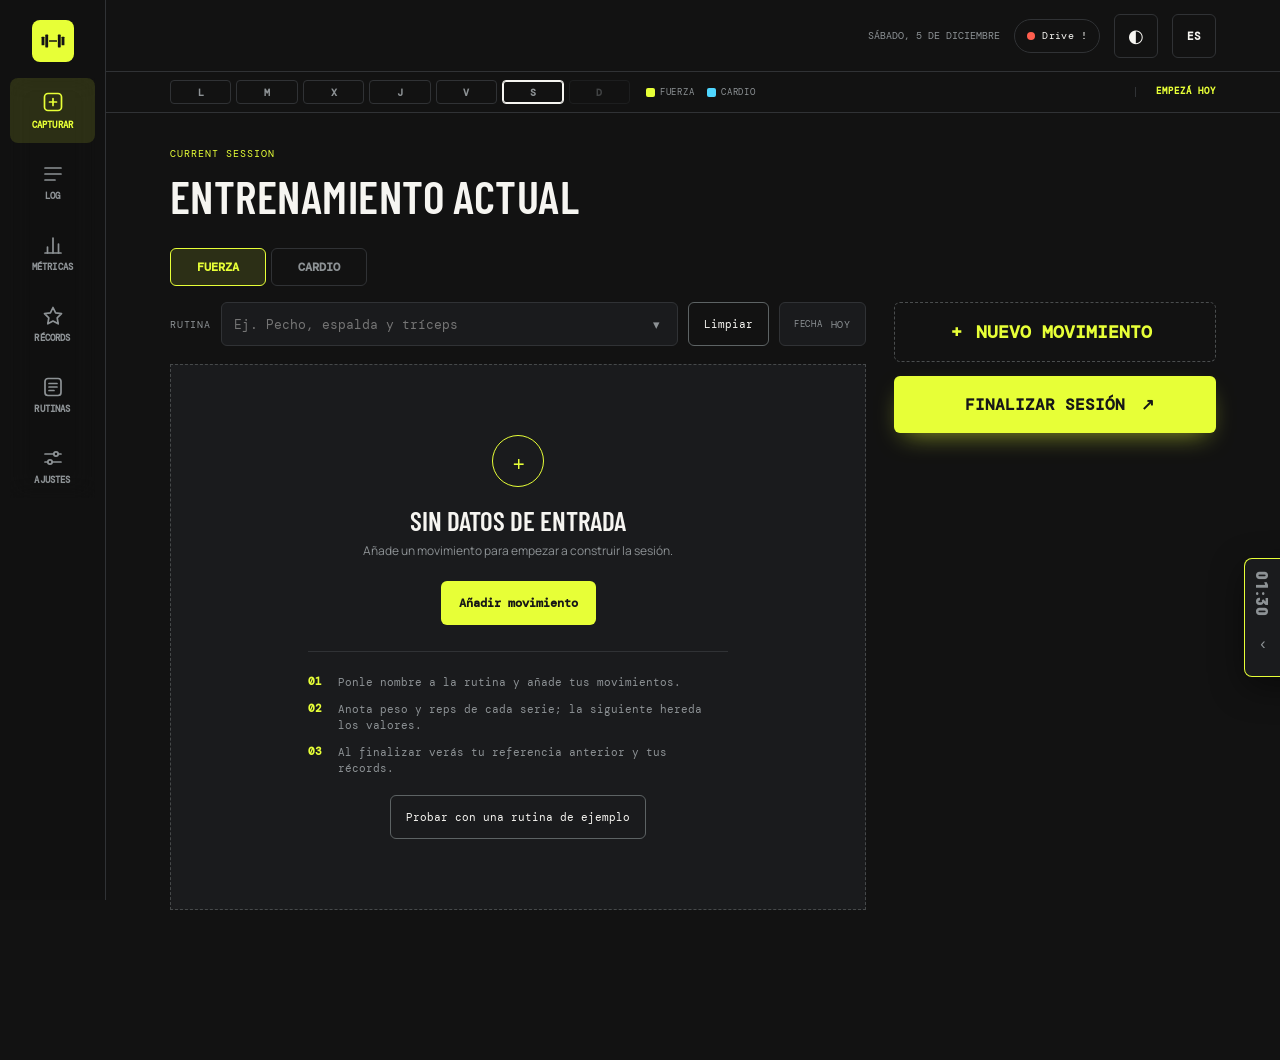
==== index.html @ 011368e2 "feat: UX pass for the phone — auto rest, undo, PR sheet, pick a past day Bug: logging on a day other" ====
<!doctype html>
<html lang="es">
<head>
  <meta charset="UTF-8"/><meta name="viewport" content="width=device-width,initial-scale=1,viewport-fit=cover"/><meta name="theme-color" content="#121212"/><link rel="manifest" href="manifest.json"/><link rel="icon" href="src/img/icon.svg" type="image/svg+xml"/><link rel="icon" href="src/img/icon-192.png" type="image/png" sizes="192x192"/><link rel="apple-touch-icon" href="src/img/icon-180.png"/><meta name="apple-mobile-web-app-capable" content="yes"/><meta name="mobile-web-app-capable" content="yes"/><meta name="apple-mobile-web-app-title" content="LOADOUT"/>
  <title>LOADOUT — Registro de entrenamiento</title>
  <link rel="preconnect" href="https://fonts.googleapis.com"><link rel="preconnect" href="https://fonts.gstatic.com" crossorigin>
  <link href="https://fonts.googleapis.com/css2?family=Barlow+Condensed:wght@500;600;700;800&family=DM+Mono:wght@400;500&family=Manrope:wght@400;600;700;800&display=swap" rel="stylesheet"><link rel="stylesheet" href="src/css/styles.css">
</head>
<body>
<div class="layout">
  <aside class="railnav" aria-label="Navegación principal">
    <a class="rail-brand" href="#inicio" aria-label="LOADOUT — inicio"><span class="brand-mark"><svg viewBox="88 158 336 196" aria-hidden="true"><rect x="96" y="196" width="40" height="120" rx="8"/><rect x="148" y="166" width="40" height="180" rx="8"/><rect x="200" y="244" width="112" height="24" rx="6"/><rect x="324" y="166" width="40" height="180" rx="8"/><rect x="376" y="196" width="40" height="120" rx="8"/></svg></span></a>
    <nav class="tabs" aria-label="Secciones">
      <button class="tab active" data-view="session"><svg class="tab-ico" viewBox="0 0 24 24" aria-hidden="true"><rect x="3.5" y="3.5" width="17" height="17" rx="3.5"/><path d="M12 8.5v7M8.5 12h7"/></svg><span class="tab-label" data-i18n="tabs.session">CAPTURAR</span></button>
      <button class="tab" data-view="history"><svg class="tab-ico" viewBox="0 0 24 24" aria-hidden="true"><path d="M4 6h16M4 12h16M4 18h10"/></svg><span class="tab-label" data-i18n="tabs.history">LOG</span></button>
      <button class="tab" data-view="progress"><svg class="tab-ico" viewBox="0 0 24 24" aria-hidden="true"><path d="M4 20h16"/><path d="M6.5 20v-6M12 20V5M17.5 20v-9"/></svg><span class="tab-label" data-i18n="tabs.progress">MÉTRICAS</span></button>
      <button class="tab" data-view="records"><svg class="tab-ico" viewBox="0 0 24 24" aria-hidden="true"><path d="M12 3.5l2.6 5.4 5.9.8-4.3 4.2 1 5.9-5.2-2.8-5.2 2.8 1-5.9-4.3-4.2 5.9-.8z"/></svg><span class="tab-label" data-i18n="tabs.records">RÉCORDS</span></button>
      <button class="tab" data-view="routines"><svg class="tab-ico" viewBox="0 0 24 24" aria-hidden="true"><rect x="4" y="3.5" width="16" height="17" rx="3"/><path d="M8 8.5h8M8 12h8M8 15.5h5"/></svg><span class="tab-label" data-i18n="tabs.routines">RUTINAS</span></button>
      <button class="tab" data-view="config"><svg class="tab-ico" viewBox="0 0 24 24" aria-hidden="true"><path d="M4 8h9M17 8h3M4 16h3M11 16h9"/><circle cx="15" cy="8" r="2.2"/><circle cx="9" cy="16" r="2.2"/></svg><span class="tab-label" data-i18n="tabs.config">AJUSTES</span></button>
    </nav>
  </aside>
  <div class="content">
  <header class="topbar"><a class="brand" href="#inicio" aria-label="LOADOUT — inicio"><span class="brand-mark"><svg viewBox="88 158 336 196" aria-hidden="true"><rect x="96" y="196" width="40" height="120" rx="8"/><rect x="148" y="166" width="40" height="180" rx="8"/><rect x="200" y="244" width="112" height="24" rx="6"/><rect x="324" y="166" width="40" height="180" rx="8"/><rect x="376" y="196" width="40" height="120" rx="8"/></svg></span></a><div class="today" id="today"></div><button class="conn-chip" id="connChip" type="button" hidden data-i18n-aria="drive.ariaLabel"><span class="conn-dot"></span><span class="conn-label" id="connLabel">Drive</span></button><button class="icon-btn" id="themeButton" data-i18n-aria="theme.toggle">◐</button><button class="icon-btn lang-btn" id="langButton" type="button" aria-label="Idioma / Language">ES</button></header>
  <section class="streak-bar" id="streakBar" data-i18n-aria="streak.aria" aria-label="Constancia"><div class="week-cal" id="streakWeek" role="group"></div><div class="sb-legend" aria-hidden="true"><span class="lg"><b class="lg-dot lg-strength"></b><i data-i18n="capture.strength">FUERZA</i></span><span class="lg"><b class="lg-dot lg-cardio"></b><i data-i18n="capture.cardio">CARDIO</i></span></div><div class="sb-streak"><b class="sb-value" id="streakValue" hidden>0</b><span class="sb-qual"><em class="sb-unit" id="streakUnit">EMPEZÁ HOY</em><span class="sb-cap" data-i18n="streak.cap">DE RACHA</span></span></div></section>
  <button class="backup-alert" id="backupAlert" type="button" hidden><span class="ba-text" id="backupAlertText"></span><span class="ba-action" data-i18n="alert.action">Respaldar</span></button>
  <main class="app-shell">
  <section class="view active" id="sessionView"><div class="section-heading"><div><p class="eyebrow" id="sessionEyebrow" data-i18n="session.eyebrow">CURRENT SESSION</p><h2 id="sessionTitle" data-i18n="session.title">Nueva sesión</h2></div></div>
    <div class="capture-mode seg" id="captureMode"><button type="button" data-mode="strength" class="is-active" aria-pressed="true" data-i18n="capture.strength">FUERZA</button><button type="button" data-mode="cardio" aria-pressed="false" data-i18n="capture.cardio">CARDIO</button></div>
    <section class="cardio-panel" id="cardioPanel" hidden>
      <div class="cardio-form">
        <h3 class="section-legend" id="cardioFormTitle">Nuevo cardio</h3>
        <p class="cardio-note" data-i18n="cardio.note">Cualquier actividad que te deje sin aire: patineta, bici, correr, nadar. Se suma a tu constancia, no a tu tonelaje.</p>
        <div class="cardio-fields">
          <label class="cardio-field"><span data-i18n="cardio.activity">ACTIVIDAD</span><div class="ac-wrap"><input id="cardioActivity" autocomplete="off" role="combobox" aria-expanded="false" aria-autocomplete="list" aria-controls="cardioActivityPanel" data-i18n-placeholder="cardio.activityPlaceholder" placeholder="Ej. Patineta"/><div class="ac-panel" id="cardioActivityPanel" role="listbox" hidden></div></div></label>
          <label class="cardio-field is-short"><span data-i18n="cardio.duration">DURACIÓN (MIN)</span><input id="cardioMinutes" inputmode="numeric" type="number" min="1" step="1" placeholder="45"/></label>
          <label class="cardio-field is-short"><span data-i18n="cardio.date">FECHA</span><input type="date" id="cardioDate"/></label>
        </div>
        <div class="cardio-rpe-block"><span class="cardio-field-label" data-i18n="cardio.rpe">ESFUERZO PERCIBIDO</span><div class="rpe-scale" id="cardioRpe" role="group" data-i18n-aria="cardio.rpe"></div><small class="rpe-label" id="cardioRpeLabel"></small></div>
        <label class="cardio-field"><span data-i18n="cardio.noteLabel">NOTA</span><textarea id="cardioNote" rows="3" data-i18n-placeholder="cardio.notePlaceholder" placeholder="Qué trucos practicaste, cómo te sentiste…"></textarea></label>
        <div class="cardio-actions"><button class="primary-button" id="cardioSave" type="button">Guardar cardio</button><button class="secondary-button" id="cardioCancel" type="button" hidden data-i18n="cardio.cancel">Cancelar edición</button></div>
      </div>
    </section>
    <div class="session-layout" id="strengthPanel">
      <div class="session-main"><div class="routine-bar"><label for="sessionName" data-i18n="routine.label">RUTINA</label><div class="routine-field"><input id="sessionName" data-i18n-placeholder="routine.placeholder" placeholder="Ej. Pecho, espalda y tríceps" autocomplete="off" role="combobox" aria-expanded="false" aria-controls="routinePanel"/><button class="routine-toggle" id="routineToggle" type="button" data-i18n-aria="routine.toggleAria">▾</button><div class="routine-panel" id="routinePanel" role="listbox" hidden></div></div><button class="secondary-button" id="clearSession" type="button" data-i18n="routine.clear">Limpiar</button><div class="date-slot"><label class="date-chip" id="sessionDateChip"><span class="dc-cap" data-i18n="routine.date">FECHA</span><span id="sessionDateLabel">HOY</span><input type="date" id="sessionDate"/></label><button type="button" class="date-reset" id="sessionDateReset" hidden data-i18n-title="session.backToToday">×</button></div></div><div class="past-banner" id="pastBanner" role="status" hidden><span class="pb-text"><b id="pastBannerDate"></b> <span data-i18n="session.notToday">NO ES HOY</span></span><button type="button" class="pb-reset" id="pastBannerReset" data-i18n="session.backToTodayBtn">VOLVER A HOY</button></div><div id="sessionEmpty" class="empty-state"><div class="empty-icon">+</div><h3 data-i18n="session.empty.title">Sin datos de entrada</h3><p data-i18n="session.empty.p">Añade un movimiento para empezar a construir la sesión.</p><button class="primary-button" id="emptyAddExercise" data-i18n="session.empty.add">Añadir movimiento</button><div class="onboarding" id="onboarding" hidden><ol class="onboarding-steps"><li data-i18n="onboard.s1">Ponle nombre a la rutina y añade tus movimientos.</li><li data-i18n="onboard.s2">Anota peso y reps de cada serie; la siguiente hereda los valores.</li><li data-i18n="onboard.s3">Al finalizar verás tu referencia anterior y tus récords.</li></ol><button class="secondary-button" id="exampleRoutine" type="button" data-i18n="onboard.try">Probar con una rutina de ejemplo</button></div></div><div id="exerciseList" class="exercise-list"></div></div>
      <aside class="session-rail"><button class="add-exercise" id="addExercise"><span>+</span> <span data-i18n="session.addExercise">NUEVO MOVIMIENTO</span></button><div class="live-summary" id="liveSummary" hidden></div><div class="session-footer"><button class="finish-button" id="finishSession"><span id="finishSessionLabel" data-i18n="session.finish">FINALIZAR SESIÓN</span><span class="finish-date" id="finishSessionDate" hidden></span> <span>↗</span></button></div></aside>
    </div>
  </section>
  <section class="view" id="editView"><div class="section-heading"><div><p class="eyebrow" data-i18n="edit.eyebrow">EDITANDO UN ENTRENAMIENTO GUARDADO</p><h2 id="editTitle">Editando</h2></div><button class="text-button" id="editCancel" type="button" data-i18n="edit.cancel">CANCELAR</button></div><div class="routine-bar"><label for="editName" data-i18n="routine.label">RUTINA</label><div class="routine-field"><input id="editName" autocomplete="off" data-i18n-placeholder="routine.placeholder" placeholder="Ej. Pecho, espalda y tríceps"/></div><label class="routine-date"><span data-i18n="routine.date">FECHA</span><input type="date" id="editDate"/></label></div><div class="edit-sheet"><div id="editList" class="re-list"></div><button class="add-exercise" id="editAddExercise" type="button"><span>+</span> <span data-i18n="session.addExercise">NUEVO MOVIMIENTO</span></button></div><div class="session-footer edit-footer"><button class="secondary-button danger-btn" id="editDelete" type="button" data-i18n="edit.delete">ELIMINAR ENTRENAMIENTO</button><button class="finish-button" id="editSave" type="button" data-i18n="edit.save">GUARDAR CAMBIOS</button></div></section>
  <section class="view" id="historyView"><div class="section-heading"><div><p class="eyebrow" data-i18n="history.eyebrow">PERFORMANCE DATABASE</p><h2 data-i18n="history.title">Registro completo</h2></div></div><div class="filter-row"><input id="historySearch" type="search" data-i18n-placeholder="filter.placeholder" placeholder="Filtrar movimiento"/><select id="historyPeriod"><option value="all" data-i18n="filter.all">Todo el registro</option><option value="30" data-i18n="filter.30">Últimos 30 días</option><option value="7" data-i18n="filter.7">Últimos 7 días</option></select></div><div id="historyList" class="history-list"></div></section>
  <section class="view" id="progressView"><div class="section-heading"><div><p class="eyebrow" data-i18n="progress.eyebrow">DATA READOUT</p><h2 data-i18n="progress.title">Métricas de fuerza</h2></div></div><section class="summary-grid trend-grid" aria-label="Tendencia"><article class="summary-card accent" id="cardStrength"></article><article class="summary-card" id="cardLoad"></article></section><div class="global-stats"><h3 class="section-legend" data-i18n="config.stats">RESUMEN GLOBAL</h3><div class="config-stats" id="globalStats"></div></div><div class="global-stats"><h3 class="section-legend" data-i18n="cardio.statsTitle">CARDIO</h3><div class="config-stats" id="cardioStats"></div></div><div class="progress-picker"><label for="progressExercise" data-i18n="progress.label">MOVIMIENTO</label><select id="progressExercise"></select></div><div id="progressContent"></div></section>
  <section class="view" id="recordsView"><div class="section-heading"><div><p class="eyebrow" data-i18n="records.eyebrow">HALL OF FAME</p><h2 data-i18n="records.title">Récords personales</h2></div></div><p class="pr-note" data-i18n="records.note">Tu mejor marca en cada movimiento: 1RM estimado con carga, repeticiones sin ella.</p><div id="prList" class="pr-list"></div></section>
  <section class="view" id="routinesView"><div class="section-heading"><div><p class="eyebrow" data-i18n="routines.eyebrow">TRAINING PLAN</p><h2 data-i18n="routines.title">Tus rutinas</h2></div><button class="primary-button" id="newRoutine" type="button" data-i18n="routines.new">Nueva rutina</button></div>
    <p class="routines-note" data-i18n="routines.note">Aquí armas y editas tus planes. Lo de hoy se anota en CAPTURAR.</p>
    <div id="routinesList" class="routines-list"></div>
    <div class="routine-editor" id="routineEditor" hidden>
      <div class="re-head"><input id="reName" data-i18n-placeholder="routines.namePlaceholder" placeholder="Nombre de la rutina" autocomplete="off"/><button class="icon-btn" id="reClose" type="button" data-i18n-aria="routines.close">×</button></div>
      <p class="re-hint" data-i18n="routines.weightHint">Solo movimientos, series y repeticiones. El peso sale de tu última sesión, no del plan.</p>
      <div id="reList" class="re-list"></div>
      <button class="add-exercise" id="reAdd" type="button"><span>+</span><span data-i18n="routines.addMove">AÑADIR MOVIMIENTO</span></button>
      <div class="re-actions"><button class="primary-button" id="reSave" type="button" data-i18n="routines.save">Guardar rutina</button><button class="secondary-button" id="reCancel" type="button" data-i18n="routines.cancel">Cancelar</button></div>
    </div>
  </section>
  <section class="view" id="configView"><div class="section-heading"><div><p class="eyebrow" data-i18n="config.eyebrow">SYSTEM CONFIG</p><h2 data-i18n="config.title">Ajustes</h2></div></div>
    <div class="config-grid">
    <div class="config-group"><h3 class="config-legend" data-i18n="config.prefs">PREFERENCIAS</h3><div class="config-rows">
      <div class="config-row"><div><strong data-i18n="config.theme">Tema</strong><small data-i18n="config.themeHint">Apariencia de la app</small></div><div class="config-control seg" id="themeSeg"><button data-val="light" data-i18n="config.themeDark">Oscuro</button><button data-val="dark" data-i18n="config.themeLight">Claro</button></div></div>
      <div class="config-row"><div><strong data-i18n="config.lang">Idioma</strong><small data-i18n="config.langHint">Language</small></div><div class="config-control seg" id="langSeg"><button data-val="es">ES</button><button data-val="en">EN</button></div></div>
      <div class="config-row"><div><strong data-i18n="config.rest">Descanso por defecto</strong><small data-i18n="config.restHint">Duración inicial del temporizador</small></div><div class="config-control seg" id="restSeg"><button data-val="60">1:00</button><button data-val="90">1:30</button><button data-val="120">2:00</button><button data-val="180">3:00</button></div></div>
      <div class="config-row"><div><strong data-i18n="config.unit">Unidad de carga</strong><small data-i18n="config.unitHint">Se convierte al vuelo; el historial no cambia</small></div><div class="config-control seg" id="unitSeg"><button data-val="kg">KG</button><button data-val="lb">LB</button></div></div>
      <div class="config-row"><div><strong data-i18n="config.sound">Sonido al terminar</strong><small data-i18n="config.soundHint">Pitido al acabar el descanso</small></div><div class="config-control seg" id="soundSeg"><button data-val="on" data-i18n="config.on">Sí</button><button data-val="off" data-i18n="config.off">No</button></div></div>
      <div class="config-row"><div><strong data-i18n="config.vibrate">Vibración</strong><small data-i18n="config.vibrateHint">Vibra al acabar el descanso</small></div><div class="config-control seg" id="vibrateSeg"><button data-val="on" data-i18n="config.on">Sí</button><button data-val="off" data-i18n="config.off">No</button></div></div>
      <div class="config-row"><div><strong data-i18n="config.autoRest">Descanso automático</strong><small data-i18n="config.autoRestHint">Arranca el temporizador al completar una serie</small></div><div class="config-control seg" id="autoRestSeg"><button data-val="on" data-i18n="config.on">Sí</button><button data-val="off" data-i18n="config.off">No</button></div></div>
      <div class="config-row"><div><strong data-i18n="config.bgTimer">Aviso exacto con pantalla apagada</strong><small data-i18n="config.bgTimerHint">Usa un audio inaudible para que el pitido nunca llegue tarde; baja un poco el volumen de otras apps mientras corre el descanso</small></div><div class="config-control seg" id="bgTimerSeg"><button data-val="on" data-i18n="config.on">Sí</button><button data-val="off" data-i18n="config.off">No</button></div></div>
    </div></div>
    <div class="config-group"><h3 class="config-legend" data-i18n="config.data">DATOS Y RESPALDO</h3>
      <aside class="backup-card"><div><strong data-i18n="backup.title">EXPORT / IMPORT</strong><p data-i18n="backup.p">Conserva tu registro en un archivo externo.</p><p class="backup-status" id="backupStatus"></p><p class="backup-status" id="snapshotStatus"></p></div><div class="backup-actions"><button class="secondary-button" id="exportData" data-i18n="backup.export">Exportar datos</button><label class="secondary-button upload-button"><span data-i18n="backup.import">Importar datos</span><input id="importData" type="file" accept="application/json,.json" hidden/></label><button class="secondary-button" id="restoreSnapshot" data-i18n="backup.undo">Deshacer</button></div></aside>
      <aside class="backup-card" id="driveCard" hidden><div><strong data-i18n="drive.title">GOOGLE DRIVE</strong><p data-i18n="drive.p">Respaldo automático en tu propia cuenta.</p><p class="drive-status" id="driveStatus" data-i18n="drive.disconnected">Sin conectar.</p></div><div class="backup-actions"><button class="secondary-button" id="driveConnect" data-i18n="drive.connect">Conectar</button><button class="secondary-button" id="driveSave" data-i18n="drive.sync">Sincronizar</button><button class="secondary-button" id="driveRestore" data-i18n="drive.forceRestore">Forzar restaurar</button></div></aside>
    </div>
    <div class="config-group"><h3 class="config-legend" data-i18n="config.storage">ALMACENAMIENTO</h3><div class="config-rows" id="storageInfo"></div></div>
    <div class="config-group"><h3 class="config-legend is-danger" data-i18n="config.danger">ZONA DE RIESGO</h3><div class="config-rows"><div class="config-row"><div><strong data-i18n="config.wipe">Borrar todo</strong><small data-i18n="config.wipeHint">Elimina todas las sesiones de este dispositivo. Queda una copia para deshacer.</small></div><button class="secondary-button danger-btn" id="wipeData" data-i18n="config.wipeBtn">Borrar todo</button></div></div></div>
    </div>
  </section>
  </main>
  </div>
</div>
<div class="rest-timer side-right is-collapsed" id="restTimer"><div class="rest-handle" id="restHandle"><button class="rest-tab" id="restTab" type="button" data-i18n-aria="rest.start"><strong id="restTabDisplay">01:30</strong></button><button class="rest-chev" id="restChev" type="button" aria-expanded="false" data-i18n-aria="rest.expand">‹</button></div><div class="rest-body"><div class="rest-info"><span data-i18n="rest.label">DESCANSO</span><strong id="restDisplay">01:30</strong></div><div class="rest-actions"><button data-rest="60">1:00</button><button data-rest="90">1:30</button><button data-rest="120">2:00</button><button data-rest="180">3:00</button></div></div></div>
<div class="toast" id="toast" role="status" aria-live="polite" hidden><span class="toast-msg" id="toastMsg"></span><button type="button" class="toast-action" id="toastAction" hidden></button></div>
<div class="modal-overlay" id="modalOverlay" hidden><div class="modal-box" role="alertdialog" aria-modal="true" aria-labelledby="modalMessage"><p class="modal-message" id="modalMessage"></p><div class="modal-actions"><button class="secondary-button" id="modalCancel" data-i18n="modal.cancel">Cancelar</button><button class="primary-button" id="modalOk" data-i18n="modal.ok">Aceptar</button></div></div></div>
<datalist id="exerciseNames"></datalist>
<template id="exerciseTemplate"><article class="exercise-card"><div class="exercise-head"><div><div class="ex-namewrap"><input class="exercise-name" autocomplete="off" role="combobox" aria-expanded="false" aria-autocomplete="list" data-i18n-placeholder="exercise.namePlaceholder" placeholder="Ej. Peso muerto"/><div class="ac-panel" role="listbox" hidden></div></div><p class="exercise-summary" hidden></p></div><button class="collapse-exercise" type="button" data-i18n-title="exercise.collapse" aria-label="Plegar"><svg viewBox="0 0 12 7" aria-hidden="true"><path d="M1 6l5-5 5 5" fill="none" stroke="currentColor" stroke-width="1.6" stroke-linecap="round" stroke-linejoin="round"/></svg></button></div><div class="card-body"><div class="card-body-in"><p class="last-time"><span class="lt-pr" hidden></span><span class="lt-prev"></span><span class="lt-up" hidden></span></p><div class="sets"><div class="set-labels"><span data-i18n="set.label.set">SET</span><span data-i18n="set.label.prev">ANT.</span><span>LOAD / KG</span><span data-i18n="set.label.reps">REPS</span><span></span></div><div class="set-rows"></div></div><div class="card-foot"><button class="add-set" data-i18n="set.add">+ AÑADIR SET</button><button class="remove-exercise" type="button" data-i18n="exercise.remove">QUITAR MOVIMIENTO</button></div><button class="next-exercise" type="button"></button></div></div></article></template>
<template id="setTemplate"><div class="set-row"><button type="button" class="set-number"></button><button type="button" class="set-prev" disabled></button><input class="set-weight" inputmode="decimal" enterkeyhint="next" type="text" pattern="[0-9]*[.,]?[0-9]*" placeholder="kg"/><input class="set-reps" inputmode="numeric" enterkeyhint="done" type="number" min="0" step="1" placeholder="reps"/><button class="remove-set" data-i18n-title="set.removeTitle">×</button></div></template>
<script src="src/js/config.js"></script>
<script src="src/js/i18n.js"></script>
<script src="src/js/cardio.js"></script>
<script src="src/js/app.js"></script>
<script src="src/js/backup.js"></script>
<script src="src/js/drive.js"></script>
<script src="src/js/routines.js"></script>
<script src="src/js/settings.js"></script>
</body></html>
---- src/css/styles.css ----
:root{--bg:#121212;--panel:#1a1b1d;--panel2:#202225;--ink:#f6f5f1;--muted:#8d9295;--line:#303235;--hot:#e7ff37;--hot2:#b1c900;--red:#ff5e4e;--radius:8px;--radius-sm:6px;--radius-lg:12px;--tap:44px;--mono:'DM Mono',monospace;--display:'Barlow Condensed',sans-serif}*{box-sizing:border-box}html{scroll-behavior:smooth}body{margin:0;min-width:320px;background:var(--bg);color:var(--ink);font-family:Manrope,Arial,sans-serif;-webkit-tap-highlight-color:transparent}button,select,input,label.secondary-button{touch-action:manipulation}button{transition:transform .12s ease,background-color .15s ease,border-color .15s ease,color .15s ease,box-shadow .15s ease}button:active{transform:scale(.96)}:focus-visible{outline:2px solid var(--hot);outline-offset:2px}.app-shell{width:min(1380px,100%);margin:auto;padding:0 clamp(20px,5vw,80px) 70px}.topbar{height:82px;display:flex;align-items:center;gap:18px;border-bottom:1px solid var(--line)}.brand{display:flex;align-items:center;gap:10px;color:var(--ink);text-decoration:none;font:800 18px var(--display);letter-spacing:.04em}.brand-mark{display:grid;place-items:center;width:31px;height:31px;border-radius:var(--radius-sm);background:var(--hot);color:#141414}.brand-mark svg{width:18px;height:18px;fill:currentColor}.today{margin-left:auto;color:var(--muted);font:10px var(--mono);text-transform:uppercase}.icon-btn{display:grid;place-items:center;width:var(--tap);height:var(--tap);border:1px solid var(--line);border-radius:var(--radius-sm);background:transparent;color:var(--ink);font-size:18px;cursor:pointer}.icon-btn:hover{border-color:var(--hot);color:var(--hot)}.hero{display:flex;align-items:center;min-height:280px;border-bottom:1px solid var(--line)}.status-line{margin-bottom:22px;color:var(--muted);font:10px var(--mono);letter-spacing:.1em}.status-line i{display:inline-block;width:7px;height:7px;margin-right:6px;border-radius:50%;background:var(--hot);box-shadow:0 0 12px var(--hot)}.status-line span{margin-left:20px;color:#555b5e}.hero h1{margin:0;font:800 clamp(64px,10vw,135px)/.78 var(--display);letter-spacing:-.035em}.hero h1 strong{color:var(--hot);font-weight:800}.hero p{margin:26px 0 0;color:var(--muted);font-size:14px}.summary-grid{display:grid;grid-template-columns:repeat(3,1fr);gap:1px;margin-top:28px;background:var(--line);border:1px solid var(--line)}.summary-card{min-height:128px;padding:22px;background:var(--panel)}.summary-card.accent{background:var(--hot);color:#141414}.summary-card span{display:block;color:var(--muted);font:10px var(--mono);letter-spacing:.04em}.summary-card.accent span,.summary-card.accent small{color:#465100}.summary-card strong{display:block;margin:12px 0 3px;font:500 39px var(--mono);letter-spacing:-.1em}.summary-card small{color:var(--muted);font-size:10px}.tabs{position:sticky;z-index:3;top:0;display:flex;gap:35px;margin-top:48px;border-bottom:1px solid var(--line);background:#121212ed;backdrop-filter:blur(12px)}.tab{position:relative;padding:18px 0 15px;border:0;background:none;color:var(--muted);font:700 11px var(--mono);cursor:pointer}.tab b{margin-right:7px;color:#4e5457;font-weight:400}.tab::after{content:'';position:absolute;right:0;bottom:-1px;left:0;height:2px;background:var(--hot);transform:scaleX(0);transition:.2s}.tab.active{color:var(--ink)}.tab.active b{color:var(--hot)}.tab.active::after{transform:scaleX(1)}.view{display:none;padding-top:34px}.view.active{display:block}.section-heading{display:flex;align-items:center;justify-content:space-between;gap:15px;margin-bottom:25px}.eyebrow{margin:0 0 8px;color:var(--hot);font:10px var(--mono);letter-spacing:.1em}.section-heading h2{margin:0;font:600 clamp(30px,4vw,46px) var(--display);letter-spacing:.01em;text-transform:uppercase}.text-button{border:0;background:none;color:var(--red);font:10px var(--mono);cursor:pointer}.empty-state{display:grid;justify-items:center;padding:70px 20px;border:1px dashed #46494a;background:var(--panel);text-align:center}.empty-icon{display:grid;place-items:center;width:52px;height:52px;border:1px solid var(--hot);border-radius:50%;color:var(--hot);font:26px var(--display)}.empty-state h3{margin:17px 0 6px;font:600 27px var(--display);text-transform:uppercase}.empty-state p{max-width:330px;margin:0 0 22px;color:var(--muted);font-size:12px}.primary-button,.finish-button{border:0;border-radius:var(--radius-sm);background:var(--hot);color:#171717;font:800 12px var(--mono);cursor:pointer;min-height:var(--tap)}.primary-button{padding:14px 18px}.primary-button:hover,.finish-button:hover{background:#fff}.exercise-list{display:grid;grid-template-columns:1fr;gap:12px}.exercise-card{min-width:0;padding:21px;border:1px solid var(--line);border-left:3px solid var(--hot);background:var(--panel);animation:up .2s ease both;transition:border-color .15s ease,box-shadow .15s ease}.exercise-head{display:flex;align-items:flex-start;justify-content:space-between;gap:10px}.exercise-head>div{min-width:0;flex:1}.exercise-name{width:100%;border:0;background:transparent;color:var(--ink);font:700 19px var(--display);letter-spacing:.02em;text-transform:uppercase;outline:0}.exercise-name::placeholder{color:#676b6d}.last-time{display:flex;flex-wrap:wrap;gap:4px 12px;margin:6px 0 0;padding-bottom:13px;border-bottom:1px solid var(--line);color:var(--muted);font:10px/1.5 var(--mono)}.lt-pr{color:var(--hot);white-space:nowrap}.lt-up{flex-basis:100%;color:var(--hot)}.lt-prev{min-width:0;overflow:hidden;text-overflow:ellipsis;white-space:nowrap}.lt-prev.is-hint{white-space:normal;overflow:visible}.date-slot{display:flex;align-items:center;gap:6px;flex:0 0 auto}.dc-cap{color:var(--muted);font:9px var(--mono);letter-spacing:.08em}.date-chip.is-past .dc-cap{color:var(--red);opacity:.8}.date-chip{position:relative;display:inline-flex;align-items:center;gap:8px;min-height:var(--tap);padding:0 14px;border:1px solid var(--line);border-radius:var(--radius-sm);background:var(--panel);color:var(--ink);font:700 11px var(--mono);letter-spacing:.06em;cursor:pointer;white-space:nowrap}.date-chip:hover{border-color:var(--hot)}.date-chip input{position:absolute;inset:0;width:100%;height:100%;padding:0;border:0;opacity:0;cursor:pointer}.date-chip.is-past{border-color:var(--red);color:var(--red)}.date-reset{width:var(--tap);height:var(--tap);border:1px solid var(--red);border-radius:var(--radius-sm);background:transparent;color:var(--red);font-size:16px;cursor:pointer}.edit-footer{display:flex;justify-content:space-between;align-items:center;gap:12px;flex-wrap:wrap}.edit-sheet{padding:18px;border:1px solid var(--line);border-left:3px solid var(--red);background:var(--panel)}.edit-sheet .re-list{margin-top:0}.re-set.es-set{grid-template-columns:22px 1fr auto 1fr 36px}.es-x{color:var(--muted);font:12px var(--mono);text-align:center}.edit-sheet .add-exercise{margin-top:12px}.edit-footer{margin-top:18px}.card-foot{display:flex;align-items:center;justify-content:space-between;gap:12px}.remove-exercise{border:0;background:none;color:var(--red);opacity:.75;font:10px var(--mono);cursor:pointer;min-height:var(--tap);padding:12px 0}.remove-exercise:hover{opacity:1}.set-labels,.set-row{display:grid;grid-template-columns:.6fr .8fr 1.35fr 1.25fr 36px;gap:9px;align-items:center}.set-row>*{min-width:0}.set-labels{padding:16px 0 7px;color:#747b7e;font:9px var(--mono)}.set-row{margin-bottom:8px}.set-number{padding-left:4px;color:var(--muted);font:11px var(--mono);background:none;border:0;text-align:left;cursor:pointer;min-height:36px}.set-number:hover{color:var(--hot)}.set-row.is-filled .set-number{color:var(--hot)}.set-row .set-number::after{content:'○';margin-left:3px;opacity:.55}.set-row.is-filled .set-number::after{content:'✓';opacity:1}.set-prev{height:44px;padding:0 6px;border:1px solid transparent;border-radius:var(--radius-sm);background:none;color:var(--muted);font:10px/1.2 var(--mono);text-align:left;overflow:hidden;cursor:default}.set-prev.is-action{border-color:var(--line);color:var(--ink);cursor:pointer}.set-prev.is-action:hover{border-color:var(--hot);color:var(--hot)}.set-prev:disabled{opacity:1}.set-prev.is-up{color:var(--hot)}.set-prev.is-action.is-up{border-color:var(--hot)}.set-prev.is-goal{color:#7f8487}.set-row input{width:100%;height:44px;padding:0 10px;border:1px solid var(--line);border-radius:var(--radius-sm);background:#111;color:var(--ink);font:13px var(--mono);outline-color:var(--hot)}.set-row input::placeholder{color:#767b7e;font-size:11px;font-style:italic;text-transform:lowercase}.set-row input:placeholder-shown{border-style:dashed;border-color:#3a3d40;background:#0d0d0d}.set-row input:focus{border-color:var(--hot);border-style:solid}.remove-set{width:36px;height:36px;border-radius:var(--radius-sm);border:0;background:transparent;color:#666c6e;font-size:18px;cursor:pointer}.remove-set:hover{color:var(--red)}.add-set{margin-top:4px;padding:12px 0;min-height:var(--tap);border:0;background:transparent;color:var(--hot);font:700 11px var(--mono);cursor:pointer}.add-exercise{width:100%;margin-top:15px;padding:17px;min-height:var(--tap);border:1px dashed #4a4d4e;border-radius:var(--radius-sm);background:transparent;color:var(--ink);font:700 11px var(--mono);cursor:pointer}.add-exercise span{margin-right:7px;color:var(--hot);font-size:18px}.add-exercise:hover{border-color:var(--hot)}.session-footer{display:flex;justify-content:flex-end;padding-top:19px}.finish-button{padding:16px 19px;background:var(--hot)}.finish-button span{margin-left:9px;font-size:16px}.backup-card{display:flex;align-items:center;justify-content:space-between;gap:18px;margin:-3px 0 17px;padding:16px 18px;border-left:3px solid var(--hot);background:var(--panel)}.backup-card strong{font:700 11px var(--mono)}.backup-card p{margin:5px 0 0;color:var(--muted);font-size:11px}.backup-actions{display:flex;flex-wrap:wrap;gap:7px}.secondary-button{padding:11px 15px;min-height:var(--tap);border:1px solid #5d6364;border-radius:var(--radius-sm);background:transparent;color:var(--ink);font:11px var(--mono);cursor:pointer;display:inline-flex;align-items:center;justify-content:center}.secondary-button:hover{border-color:var(--hot);color:var(--hot)}.upload-button{display:inline-flex;align-items:center}.filter-row{display:flex;gap:9px;margin-bottom:17px}.filter-row input,.filter-row select,.progress-picker select{height:var(--tap);padding:0 11px;border:1px solid var(--line);border-radius:var(--radius-sm);background:var(--panel);color:var(--ink);font:12px var(--mono);outline-color:var(--hot)}.filter-row input{flex:1}.history-list{display:flex;flex-direction:column;gap:6px}.history-item{display:flex;justify-content:space-between;gap:15px;padding:16px;border:1px solid var(--line);background:var(--panel)}.history-item h3{margin:0 0 5px;font:700 16px var(--display);text-transform:uppercase}.history-item p,.history-item time{margin:0;color:var(--muted);font:10px var(--mono)}.history-item time{white-space:nowrap}.progress-picker{display:flex;align-items:center;gap:15px;margin-bottom:15px;padding:15px 17px;border:1px solid var(--line);background:var(--panel)}.progress-picker label{color:var(--muted);font:10px var(--mono)}.progress-picker select{flex:1;text-transform:uppercase}.progress-stats{display:grid;grid-template-columns:repeat(3,1fr);gap:10px}.progress-stat{padding:18px;border-top:2px solid var(--hot);background:var(--panel)}.progress-stat span{display:block;color:var(--muted);font:10px var(--mono)}.progress-stat strong{display:block;margin-top:9px;font:500 23px var(--mono)}.chart-card{margin-top:13px;padding:23px;background:#0d0e0e;border:1px solid #2f3334}.chart-card h3{margin:0;color:var(--hot);font:600 23px var(--display);text-transform:uppercase}.chart-card p{margin:4px 0 21px;color:var(--muted);font:10px var(--mono);text-transform:uppercase}.bar-chart{display:flex;align-items:end;gap:12px;height:180px;padding:0 7px;border-bottom:1px solid #434647}.bar-wrap{display:flex;flex:1;flex-direction:column;align-items:center;justify-content:end;height:100%;gap:7px}.bar-value{color:var(--hot);font:10px var(--mono)}.bar{width:min(40px,95%);min-height:4px;background:var(--hot)}.bar-label{color:#858c8e;font:8px var(--mono);white-space:nowrap}.no-data{padding:45px;color:var(--muted);text-align:center;font:11px var(--mono)}@keyframes up{from{opacity:0;transform:translateY(7px)}to{opacity:1;transform:none}}body.dark{--bg:#eeeae2;--panel:#fffdf8;--panel2:#e2ded4;--ink:#171918;--muted:#72766e;--line:#d5d0c5;--hot:#cf4e3f;--hot2:#a63c30;--red:#a83c30}body.dark .tabs{background:#eeeae2ed}body.dark .summary-card.accent{background:#365342;color:#fff}body.dark .summary-card.accent span,body.dark .summary-card.accent small{color:#d0dfd2}body.dark .set-row input{background:#f7f4ed;color:var(--ink)}body.dark .set-row input:placeholder-shown{border-color:#c9c3b6;background:#f1ede4}body.dark .set-row input::placeholder{color:#6f6a5e}body.dark .set-prev.is-goal{color:#777a71}body.dark .set-prev.is-action{color:var(--ink)}body.dark .chart-card{background:#1b2722}body.dark .backup-card{background:#e2ebe3}body.dark .empty-state{background:#fffdf8}@media(max-width:720px){.app-shell{padding:0 17px 44px}.topbar{height:70px}.today{display:none}.hero{min-height:0;padding:36px 0;align-items:center}.hero h1{font-size:72px}.summary-grid{gap:1px}.summary-card{min-height:110px;padding:15px 11px}.summary-card span{font-size:8px}.summary-card strong{font-size:25px}.summary-card small{font-size:9px}.tabs{margin-top:34px}.exercise-list,.history-list,.progress-stats{grid-template-columns:1fr}.backup-card{align-items:flex-start;flex-direction:column}.backup-actions{justify-content:flex-start}}@media(max-width:410px){.hero h1{font-size:56px}.set-labels,.set-row{grid-template-columns:.45fr .75fr 1.2fr 1.3fr 34px;gap:7px}.remove-set{width:34px}.exercise-card{padding:16px}.filter-row,.progress-picker{flex-direction:column;align-items:stretch}}

/* Nombre de rutina + historial editable */
.routine-bar{display:flex;align-items:center;gap:10px;margin:0 0 18px;flex-wrap:wrap}
.routine-bar label{font:10px var(--mono);color:var(--muted);letter-spacing:.08em}
.routine-bar input{flex:1;min-width:180px;min-height:var(--tap);padding:11px 12px;border:1px solid var(--line);background:var(--panel);color:var(--ink);font:13px var(--mono);border-radius:var(--radius-sm)}
.routine-bar input:focus{outline:none;border-color:var(--muted)}
.history-month>summary{position:sticky;top:0;z-index:2;display:flex;align-items:baseline;justify-content:space-between;gap:12px;padding:11px 2px;border-bottom:1px solid var(--line);background:var(--bg);cursor:pointer;list-style:none}
.history-month>summary::-webkit-details-marker{display:none}
.history-month>summary::before{content:'+';margin-right:8px;color:var(--hot);font:400 13px var(--mono)}
.history-month[open]>summary::before{content:'–'}
.hm-name{flex:1;font:700 15px var(--display);letter-spacing:.03em;text-transform:uppercase}
.history-month>summary small{color:var(--muted);font:10px var(--mono);white-space:nowrap}
.history-month-body{display:flex;flex-direction:column;gap:8px;padding:10px 0 4px}
.history-session{border:1px solid var(--line);background:var(--panel)}
.history-session>summary{display:flex;align-items:center;justify-content:space-between;gap:12px;padding:13px 16px;min-height:var(--tap);cursor:pointer;list-style:none}
.history-session>summary::-webkit-details-marker{display:none}
.hs-id{min-width:0}
.history-session h4{margin:0 0 3px;font:700 16px var(--display);text-transform:uppercase}
.hs-vol{color:var(--hot);font:11px var(--mono);white-space:nowrap}
.hs-actions{display:flex;justify-content:flex-end;padding:0 16px 14px}
.history-session time{display:block;color:var(--muted);font:10px var(--mono)}
.history-moves{display:flex;flex-direction:column;gap:6px;margin:0 16px;border-top:1px solid var(--line);padding:10px 0}
.history-move{display:flex;justify-content:space-between;gap:12px;align-items:baseline}
.history-move span{font:600 13px var(--display);text-transform:uppercase}
.history-move small{color:var(--muted);font:10px var(--mono);text-align:right}
.edit-session{white-space:nowrap}

/* Temporizador de descanso: un cajón anclado a un borde lateral.
   Es UNA sola pieza: el tirador (contador en miniatura) y el cuerpo van juntos.
   Plegarlo es deslizar la pieza entera hasta que solo asoma el tirador. */
.rest-timer{position:fixed;top:50%;z-index:60;display:flex;align-items:stretch;width:max-content;border:1px solid var(--hot);background:var(--panel);box-shadow:0 10px 34px rgba(0,0,0,.45);touch-action:none;user-select:none;cursor:grab;--handle:36px;transition:transform .26s cubic-bezier(.22,1,.36,1),box-shadow .2s ease}
/* Anclaje lateral: el borde pegado a la pantalla pierde el redondeo */
.rest-timer.side-right{right:0;left:auto;border-radius:var(--radius) 0 0 var(--radius);border-right-color:transparent}
.rest-timer.side-left{left:0;right:auto;border-radius:0 var(--radius) var(--radius) 0;border-left-color:transparent}
/* El tirador siempre mira al interior de la pantalla: es lo único que queda a la vista */
.rest-timer.side-right .rest-handle{order:-1}
.rest-timer.side-left .rest-handle{order:9}
.rest-timer.side-right.is-collapsed{transform:translateX(calc(100% - var(--handle)))}
.rest-timer.side-left.is-collapsed{transform:translateX(calc(var(--handle) - 100%))}
.rest-timer.dragging{cursor:grabbing;box-shadow:0 18px 46px rgba(0,0,0,.55);transition:none}
.rest-timer.is-running{box-shadow:0 10px 34px rgba(0,0,0,.45),0 0 0 1px var(--hot)}
/* Tirador: el mismo contador, en vertical, y una flecha que indica hacia dónde va */
.rest-handle{flex:none;width:var(--handle);display:flex;flex-direction:column;align-items:center;justify-content:center;padding:12px 0;border:0;background:transparent}
/* Dos zonas distintas: el número arranca y para el descanso, la flecha abre y cierra */
.rest-tab{display:flex;align-items:center;justify-content:center;width:100%;padding:0;border:0;background:transparent;cursor:pointer}
.rest-timer:not(.is-collapsed) .rest-tab{pointer-events:none}
.rest-handle strong{writing-mode:vertical-rl;font:800 17px var(--display);letter-spacing:.06em;color:var(--muted);font-variant-numeric:tabular-nums;max-height:90px;margin-bottom:7px;overflow:hidden;transition:max-height .26s cubic-bezier(.22,1,.36,1),margin-bottom .26s cubic-bezier(.22,1,.36,1),opacity .16s ease,color .2s}
/* Desplegado sobra: el número grande ya está a la vista, así que se repliega */
.rest-timer:not(.is-collapsed) .rest-handle strong{max-height:0;margin-bottom:0;opacity:0}
.rest-timer.is-running .rest-handle strong{color:var(--hot)}
/* Área de toque generosa: es el único camino para abrir el cajón */
.rest-chev{display:block;width:100%;padding:8px 0;border:0;background:transparent;color:var(--muted);font-size:16px;line-height:1;cursor:pointer;transition:transform .26s cubic-bezier(.22,1,.36,1),color .2s}
.rest-timer.side-right:not(.is-collapsed) .rest-chev,.rest-timer.side-left.is-collapsed .rest-chev{transform:rotate(180deg)}
.rest-chev:hover{color:var(--hot)}
.rest-tab:hover strong{color:var(--hot)}
/* Cuerpo: lo que se esconde tras el borde al plegar */
.rest-body{display:flex;align-items:center;gap:12px;padding:12px 16px}
.side-right .rest-body{padding-left:4px}
.side-left .rest-body{padding-right:4px}
/* Toca el número para iniciar/pausar la cuenta */
.rest-info{display:flex;flex-direction:column;gap:2px;cursor:pointer}
.rest-info span{font:10px var(--mono);color:var(--muted);letter-spacing:.14em}
.rest-info span::after{content:' ▶';color:var(--hot);letter-spacing:0}
.rest-timer.is-running .rest-info span::after{content:' ❚❚'}
/* Número protagonista: grande y con tipografía tabular para que no baile */
.rest-info strong{font:800 46px var(--display);line-height:1;color:var(--muted);font-variant-numeric:tabular-nums;white-space:nowrap;transition:color .2s}
.rest-timer.is-running .rest-info strong{color:var(--hot)}
.rest-info:hover strong{color:var(--hot)}
/* Opciones sugeridas pequeñas: chips compactos que envuelven en 2 filas */
.rest-actions{display:flex;flex-wrap:wrap;gap:5px;max-width:132px}
.rest-actions button{min-width:38px;padding:5px 7px;border:1px solid var(--line);border-radius:var(--radius-sm);background:transparent;color:var(--muted);font:600 11px var(--mono);cursor:pointer}
.rest-actions button:hover{border-color:var(--hot);color:var(--hot)}
/* Deja espacio al final para que el contador fijo no tape el contenido */
.app-shell{padding-bottom:132px}
@media(max-width:560px){.rest-body{padding:11px 13px}.rest-info strong{font-size:40px}.rest-actions{max-width:126px}.app-shell{padding-bottom:122px}}

/* === Fix: el atributo hidden debe ocultar siempre (empty-state usa display:grid) === */
[hidden]{display:none!important}

/* === Hero descartable === */
.hero{position:relative}
.hero-close{position:absolute;top:14px;right:0;width:var(--tap);height:var(--tap);border:1px solid var(--line);border-radius:var(--radius-sm);background:transparent;color:var(--muted);font-size:17px;cursor:pointer}
.hero-close:hover{border-color:var(--hot);color:var(--hot)}
.hero.hero--min{min-height:auto;justify-content:center;padding:26px 0;border-bottom:1px solid var(--line)}
.hero.hero--min .hero-close{display:none}

/* === Optimización móvil === */
@media(max-width:720px){
  /* Evita el auto-zoom de iOS al enfocar inputs (necesita >=16px) */
  .set-row input,.filter-row input,.filter-row select,.progress-picker select,.routine-bar input,.exercise-name{font-size:16px}
  .set-row input{height:48px}
  /* Botón finalizar cómodo para el pulgar */
  .session-footer{justify-content:stretch}
  .finish-button{width:100%;padding:18px;font-size:13px;text-align:center}
  .routine-bar{gap:8px}
  .routine-bar input{width:100%}
  .routine-bar #clearSession{flex:1}.date-slot{width:100%}.date-chip{flex:1;justify-content:center}
  /* Objetivos táctiles más grandes */
  .add-set{padding:12px 0}
  .tabs{gap:22px}
  .tab{padding:16px 0 13px;min-height:var(--tap)}
  .backup-actions .secondary-button,.backup-actions .upload-button{flex:1;min-width:130px}
}

/* Elevación sutil en tarjetas interactivas (solo dispositivos con hover real) */
@media(hover:hover){
  .exercise-card:hover{border-color:#3c4043;box-shadow:0 8px 24px -14px rgba(0,0,0,.5)}
  .history-session,.backup-card{transition:border-color .15s ease,box-shadow .15s ease}
  .history-session:hover{border-color:#3c4043;box-shadow:0 8px 22px -14px rgba(0,0,0,.5)}
}
.finish-button{box-shadow:0 10px 26px -10px color-mix(in srgb,var(--hot) 60%,transparent)}
.finish-button:hover{box-shadow:0 12px 30px -8px color-mix(in srgb,var(--hot) 70%,transparent)}

/* Diálogos con estilo (reemplazan alert/confirm nativos) */
.modal-overlay{position:fixed;inset:0;z-index:80;display:flex;align-items:center;justify-content:center;padding:20px;background:rgba(8,9,9,.62);backdrop-filter:blur(3px)}
.modal-box{width:min(380px,100%);padding:24px;border:1px solid var(--line);border-radius:var(--radius);background:var(--panel);box-shadow:0 24px 60px -20px rgba(0,0,0,.6);animation:modal-in .16s ease both}
.modal-message{margin:0 0 22px;color:var(--ink);font:14px/1.55 Manrope,Arial,sans-serif;white-space:pre-line}
.modal-actions{display:flex;justify-content:flex-end;gap:10px}
.modal-actions button{min-width:110px}
#modalOk.is-danger{background:var(--red)}
#modalOk.is-danger:hover{background:#fff}
body.modal-open{overflow:hidden}
@keyframes modal-in{from{opacity:0;transform:translateY(8px) scale(.98)}to{opacity:1;transform:none}}
@media(max-width:480px){.modal-actions{flex-direction:column-reverse}.modal-actions button{width:100%}}

/* Estado de respaldo y sincronización */
.backup-status,.drive-status{margin:6px 0 0;font:10px var(--mono);color:var(--muted)}
.backup-status.is-warn,.drive-status.is-warn{color:var(--red)}
.drive-status.is-ok{color:var(--hot)}
.secondary-button:disabled{opacity:.4;cursor:not-allowed;border-color:var(--line);color:var(--muted)}
.secondary-button:disabled:hover{border-color:var(--line);color:var(--muted)}

/* === Selector de rutina (reemplaza el datalist nativo) === */
.routine-field{position:relative;flex:1;min-width:200px;display:flex;align-items:center}
.routine-field input{flex:1;width:100%;padding-right:38px}
.routine-toggle{position:absolute;right:6px;display:grid;place-items:center;width:30px;height:30px;border:0;border-radius:4px;background:transparent;color:var(--muted);font-size:13px;cursor:pointer}
.routine-toggle:hover{color:var(--hot)}
.routine-panel{position:absolute;z-index:40;top:calc(100% + 6px);left:0;right:0;max-height:270px;overflow-y:auto;border:1px solid var(--hot);border-radius:6px;background:var(--panel);box-shadow:0 14px 40px rgba(0,0,0,.5)}
.routine-option{display:flex;flex-direction:column;gap:3px;width:100%;padding:12px 14px;border:0;border-bottom:1px solid var(--line);background:transparent;color:var(--ink);text-align:left;cursor:pointer}
.routine-option:last-child{border-bottom:0}
.routine-option:hover,.routine-option.is-active{background:var(--panel2)}
.routine-option-name{font:700 15px var(--display);letter-spacing:.02em;text-transform:uppercase}
.routine-option-meta{color:var(--muted);font:9px var(--mono)}
.routine-empty{margin:0;padding:16px;color:var(--muted);font:10px var(--mono);line-height:1.6}
@media(max-width:720px){
  .routine-field{min-width:100%}
  .routine-option{padding:14px}
  .routine-option-name{font-size:16px}
  .routine-option-meta{font-size:10px}
}

/* === Chip de conexión en el header === */
.conn-chip{display:inline-flex;align-items:center;gap:7px;height:34px;padding:0 12px;border:1px solid var(--line);border-radius:17px;background:transparent;color:var(--ink);font:10px var(--mono);letter-spacing:.04em;cursor:pointer}
.conn-chip:hover{border-color:var(--hot)}
.conn-dot{width:8px;height:8px;border-radius:50%;background:var(--muted);flex:none}
.conn-chip.is-ok .conn-dot{background:var(--hot);box-shadow:0 0 8px var(--hot)}
.conn-chip.is-warn .conn-dot{background:var(--red)}
.conn-chip.busy .conn-dot{background:var(--hot);animation:pulse 1s ease-in-out infinite}
@keyframes pulse{0%,100%{opacity:.3}50%{opacity:1}}
@media(max-width:520px){.conn-chip .conn-label{display:none}.conn-chip{padding:0 10px}}
/* Banner de respaldo caido. En movil el chip del header se queda en un punto de
   8px (ver regla de arriba): nadie lo mira. Esta barra ocupa el ancho entero,
   dice cuantos dias lleva sin subir y al tocarla reconecta. */
.backup-alert{display:flex;align-items:center;gap:12px;width:100%;padding:11px clamp(20px,5vw,80px);border:0;border-bottom:1px solid var(--line);background:#2a2418;color:var(--ink);font:11px var(--mono);text-align:left;cursor:pointer}
/* `display:flex` de la regla de arriba le gana al atributo `hidden` del HTML
   (una clase pesa mas que el estilo del navegador), asi que hay que apagarlo a mano. */
.backup-alert[hidden]{display:none}
.backup-alert .ba-text{flex:1;min-width:0}
.backup-alert .ba-action{flex:none;padding:7px 11px;border:1px solid var(--hot);border-radius:var(--radius-sm);color:var(--hot);font:700 10px var(--mono)}
.backup-alert.is-critical{background:#3a1a16}
.backup-alert.is-critical .ba-action{border-color:var(--red);color:var(--red)}
body.dark .backup-alert{background:#f6e9c8}
body.dark .backup-alert.is-critical{background:#f3d9d3}
@media(max-width:720px){.backup-alert{padding:10px 17px;gap:9px;font-size:10px}}

/* === Selector de idioma === */
.lang-btn{font:800 11px var(--mono);letter-spacing:.04em}

/* === Barra de indicadores rediseñada (fuerza / constancia / carga) === */
.summary-card{display:flex;flex-direction:column}
.summary-card strong em{font-style:normal;font-size:.42em;color:var(--muted);letter-spacing:0}
.summary-card.accent strong em{color:#465100}
.summary-card .delta{display:inline-flex;align-items:center;gap:4px;font:10px var(--mono)}
.summary-card .delta.up{color:#7dd35b}
.summary-card .delta.down{color:var(--red)}
.summary-card .delta.neutral{color:var(--muted)}
.summary-card.accent .delta{color:#465100}
body.dark .summary-card.accent strong em,body.dark .summary-card.accent .delta{color:#d0dfd2}
.week-cal{display:flex;gap:5px;margin:11px 0 8px}
.week-cal .wd{flex:1;display:grid;place-items:center;height:24px;border:1px solid var(--line);border-radius:4px;color:var(--muted);font:700 10px var(--mono)}
.week-cal .wd.on{background:var(--hot);border-color:var(--hot);color:#141414}
.week-cal .wd.today{border-color:var(--ink);box-shadow:inset 0 0 0 1px var(--ink)}
.week-cal .wd.on.today{border-color:#141414;box-shadow:inset 0 0 0 1px #141414}
.week-cal .wd.future{opacity:.38}
.pr-note{margin:0 0 14px;color:var(--muted);font:10px/1.5 var(--mono)}
/* 5 pestañas: permite desplazamiento horizontal en pantallas estrechas */
.tabs{overflow-x:auto;scrollbar-width:none}
.tabs::-webkit-scrollbar{display:none}
.tab{flex:0 0 auto}

/* === Récords personales === */
.pr-block{margin-bottom:22px}
.pr-title{margin:0 0 11px;font:600 16px var(--display);letter-spacing:.04em;text-transform:uppercase;color:var(--hot)}
.pr-list{display:flex;flex-direction:column;gap:22px}.pr-rows{border:1px solid var(--line);background:var(--panel)}.pr-group{display:flex;align-items:baseline;gap:8px;margin:0 0 9px;color:var(--muted);font:10px var(--mono);letter-spacing:.1em;text-transform:uppercase}.pr-group b{color:var(--hot);font-weight:500}
.pr-row{display:grid;grid-template-columns:1.4fr .8fr .8fr .9fr;gap:8px;align-items:baseline;padding:11px 14px;border-bottom:1px solid var(--line);font:11px var(--mono)}
.pr-row:last-child{border-bottom:0}
.pr-row>*:not(.pr-name){text-align:right}
.pr-name{overflow:hidden;font:600 13px var(--display);letter-spacing:.02em;text-transform:uppercase;white-space:nowrap;text-overflow:ellipsis}
.pr-e1rm{color:var(--hot);font-weight:500}
.pr-date{color:var(--muted);white-space:nowrap}
@media(max-width:410px){.pr-row{grid-template-columns:1.15fr .65fr .8fr .5fr;gap:6px;padding:11px 12px}}

/* === Métricas: switch de indicador y tabla reciente === */
.progress-stats{grid-template-columns:repeat(auto-fit,minmax(150px,1fr))}
.progress-stat strong{font-size:20px}
/* Resumen global: cabecera de la vista de progreso, antes del detalle por movimiento. */
.global-stats{margin:0 0 30px}
.progress-note{margin:0 0 14px;color:var(--muted);font:10px/1.55 var(--mono)}
.metric-switch{display:flex;gap:6px;margin:14px 0 12px;flex-wrap:wrap}
.metric-switch button{padding:9px 13px;min-height:38px;border:1px solid var(--line);border-radius:var(--radius-sm);background:transparent;color:var(--muted);font:700 10px var(--mono);letter-spacing:.04em;cursor:pointer}
.metric-switch button.is-active{border-color:var(--hot);color:var(--hot);background:color-mix(in srgb,var(--hot) 12%,transparent)}
.recent-table{margin-top:13px;border:1px solid var(--line);background:var(--panel)}
.recent-row{display:grid;grid-template-columns:1fr 1fr .8fr .8fr;gap:8px;align-items:baseline;padding:11px 14px;border-bottom:1px solid var(--line);font:11px var(--mono)}
.recent-row:last-child{border-bottom:0}
.recent-row>*:not(:first-child){text-align:right}
.recent-row strong{color:var(--hot);font-weight:500}
.recent-row.head{color:var(--muted);font-size:9px;letter-spacing:.05em;text-transform:uppercase}
@media(max-width:410px){.recent-row{grid-template-columns:1fr 1fr .8fr}.recent-row .col-vol{display:none}}

/* === Movimiento colapsable / terminado === */


.exercise-card.is-dragging{border-color:var(--hot);box-shadow:0 14px 34px -10px rgba(0,0,0,.75);transform:scale(1.02);position:relative;z-index:2}body.is-reordering{touch-action:none;cursor:grabbing}body.is-reordering .exercise-card{touch-action:none}.exercise-card.is-collapsed{user-select:none;-webkit-user-select:none}.reorder-hint{margin:0 0 10px;color:var(--muted);font:9px var(--mono);letter-spacing:.05em}
.collapse-exercise{display:grid;place-items:center;width:36px;height:36px;border-radius:var(--radius-sm);background:transparent;border:0;color:var(--muted);cursor:pointer}
.collapse-exercise svg{width:12px;height:7px}
.collapse-exercise:hover{background:var(--panel2);color:var(--hot)}
.exercise-card.is-ready:not(.is-collapsed) .collapse-exercise{background:var(--hot);color:#141414}
.exercise-card.is-ready:not(.is-collapsed) .collapse-exercise:hover{background:#fff}
.exercise-summary{margin:6px 0 0;color:var(--hot2);font:11px var(--mono);white-space:nowrap;overflow:hidden;text-overflow:ellipsis}
.exercise-card.is-collapsed{padding-top:11px;padding-bottom:11px;border-left-color:var(--hot2)}
/* Plegado: ver .card-body en la capa UX al final (se anima en vez de desaparecer). */
/* Asa a la izquierda y flecha a la derecha, SIEMPRE las dos: si aparecían y
   desaparecían al abrir, el nombre del movimiento saltaba de lugar. */

.exercise-card.is-collapsed .collapse-exercise svg{transform:rotate(180deg)}
/* Todas las series hechas: el ✓ se enciende invitando a cerrar el movimiento. */
.exercise-card.is-ready:not(.is-collapsed) .collapse-exercise{background:var(--hot);color:#141414}
.exercise-card.is-collapsed .exercise-head{align-items:center}
.exercise-card.is-collapsed .exercise-name{font-size:16px}
.exercise-card.is-collapsed .exercise-summary{margin:2px 0 0}

/* === Campo de fecha de la sesión === */
.routine-date{display:inline-flex;align-items:center;gap:8px;padding:0 12px;border:1px solid var(--line);border-radius:3px;background:var(--panel);color:var(--muted);font:10px var(--mono);letter-spacing:.06em}
.routine-date input{border:0;background:transparent;color:var(--ink);font:12px var(--mono);outline:none;color-scheme:dark}
@media(max-width:720px){.routine-date{width:100%;justify-content:space-between;height:44px}.routine-date input{font-size:16px}}

/* === Pestaña de Ajustes (04) === */
.config-group{margin-bottom:34px}
.config-legend,.section-legend{margin:0 0 14px;color:var(--muted);font:10px var(--mono);letter-spacing:.1em;text-transform:uppercase}
.config-legend.is-danger{color:var(--red)}
.config-rows{display:flex;flex-direction:column;gap:1px;background:var(--line);border:1px solid var(--line)}
.config-row{display:flex;align-items:center;justify-content:space-between;gap:16px;padding:15px 18px;background:var(--panel);flex-wrap:wrap}
.config-row strong{display:block;font:700 12px var(--mono)}
.config-row small{display:block;margin-top:4px;color:var(--muted);font:10px var(--mono);line-height:1.5}
.config-value{color:var(--muted);font:12px var(--mono);text-align:right}
.config-value.is-ok{color:var(--hot)}
.config-value.is-warn{color:var(--red)}
.config-control{flex:none}
.seg{display:inline-flex;gap:5px;flex-wrap:wrap;justify-content:flex-end}
.seg button{min-width:44px;min-height:38px;padding:8px 12px;border:1px solid var(--line);border-radius:var(--radius-sm);background:transparent;color:var(--muted);font:700 11px var(--mono);cursor:pointer}
.seg button:hover{border-color:var(--hot);color:var(--hot)}
.seg button.is-active{border-color:var(--hot);color:var(--hot);background:color-mix(in srgb,var(--hot) 12%,transparent)}
.danger-btn{border-color:var(--red);color:var(--red)}
/* Solo con puntero real: en táctil el :hover queda pegado tras el toque y el
   botón se quedaba rojo. Al dedo le basta el relleno mientras presiona. */
@media(hover:hover){.danger-btn:hover{border-color:var(--red);color:#fff;background:var(--red)}}
.danger-btn:active{border-color:var(--red);color:#fff;background:var(--red)}
.config-stats{display:grid;grid-template-columns:repeat(auto-fit,minmax(150px,1fr));gap:10px}
.config-group .backup-card{margin:0 0 10px}
@media(max-width:720px){.config-row{align-items:flex-start;flex-direction:column}.config-control,.seg{width:100%;justify-content:flex-start}.config-value{text-align:left}.config-stats{grid-template-columns:repeat(2,1fr)}}

/* ==========================================================================
   APP FRAME  ·  navegación: barra inferior (móvil) / rail lateral (desktop)
   Una sola <nav class="tabs"> se reordena por CSS; el JS no cambia.
   ========================================================================== */
:root{--rail:106px;--botnav:64px;--safe-b:env(safe-area-inset-bottom,0px)}
.layout{min-height:100vh}
.content{min-width:0}

/* --- Mobile-first: navegación anclada abajo, al alcance del pulgar --- */
.railnav{position:fixed;z-index:50;left:0;right:0;bottom:0;height:calc(var(--botnav) + var(--safe-b));display:flex;align-items:stretch;padding-bottom:var(--safe-b);background:color-mix(in srgb,var(--bg) 86%,transparent);backdrop-filter:blur(14px);border-top:1px solid var(--line)}
.rail-brand{display:none}
.railnav .tabs,body.dark .railnav .tabs{position:static;flex:1;display:flex;gap:0;margin:0;padding:0;border:0;background:none;overflow:visible}
.railnav .tab{position:relative;flex:1;display:flex;flex-direction:column;align-items:center;justify-content:center;gap:3px;min-height:auto;padding:7px 2px;border:0;background:none;color:var(--muted);font:700 9px var(--mono);letter-spacing:.02em;cursor:pointer}
.railnav .tab::after{display:none}
.tab-ico{width:23px;height:23px;fill:none;stroke:currentColor;stroke-width:1.7;stroke-linecap:round;stroke-linejoin:round;transition:transform .16s ease}
.tab-label{text-transform:uppercase;font-size:9px;line-height:1}
.railnav .tab.active{color:var(--hot)}
.railnav .tab.active .tab-ico{transform:translateY(-1px)}
.railnav .tab:active .tab-ico{transform:scale(.88)}

@media(max-width:1023px){
  .app-shell{padding-bottom:calc(168px + var(--safe-b))}
}

/* --- Desktop ≥1024: rail vertical fijo a la izquierda (app-frame) --- */
@media(min-width:1024px){
  .railnav{top:0;right:auto;bottom:0;width:var(--rail);height:100vh;flex-direction:column;gap:16px;padding:20px 10px calc(20px + var(--safe-b));border-top:0;border-right:1px solid var(--line);background:color-mix(in srgb,var(--bg) 70%,transparent)}
  .rail-brand{display:grid;place-items:center}
  .rail-brand .brand-mark{width:42px;height:42px;border-radius:var(--radius)}
  .rail-brand .brand-mark svg{width:24px;height:24px}
  .railnav .tabs{flex:0 0 auto;flex-direction:column;gap:6px}
  .railnav .tab{flex:0 0 auto;gap:6px;padding:13px 4px;border-radius:var(--radius);transition:background-color .15s ease,color .15s ease}
  .railnav .tab:hover{color:var(--ink);background:var(--panel)}
  .railnav .tab.active{color:var(--hot);background:color-mix(in srgb,var(--hot) 13%,transparent)}
  .tab-ico{width:24px;height:24px}
  .content{margin-left:var(--rail)}
  .app-shell{padding-bottom:150px}
  .topbar .brand{display:none}
  .topbar{height:72px;gap:14px}
}

/* Hero descartable: una vez visto, se retira del flujo (no deja banda vacía). */
.hero.hero--min{display:none}

/* Fix 1 · el header necesita el mismo margen lateral que el contenido */
.topbar{padding:0 clamp(20px,5vw,80px)}
@media(max-width:720px){.topbar{padding:0 17px}}

@media(max-width:720px){
  .summary-card{min-height:120px;padding:16px 13px}
  .summary-card span{font-size:9px}
  .summary-card strong{margin:10px 0 3px;font-size:27px}
  .summary-card strong em{white-space:nowrap}
  .week-cal{margin:10px 0 7px}
  .week-cal .wd{height:22px}
}
/* En móvil dos columnas parten el "kg": una sola tarjeta por fila. */
@media(max-width:560px){
  .summary-grid{grid-template-columns:1fr}
  .week-cal{gap:6px;margin:13px 0 9px}
  .week-cal .wd{height:28px;font-size:12px;border-radius:5px}
  .week-cal .wd.today{box-shadow:none}
  .week-cal .wd.on.today{box-shadow:none}
}

/* Fix 2 · autocompletado de nombres de ejercicio (panel propio, no el datalist) */
.ex-namewrap,.ac-wrap{position:relative}
.ac-panel{position:absolute;z-index:35;top:calc(100% + 5px);left:0;right:0;max-height:232px;overflow-y:auto;border:1px solid var(--hot);border-radius:6px;background:var(--panel);box-shadow:0 16px 40px rgba(0,0,0,.5)}
.ac-option{display:block;width:100%;padding:11px 13px;border:0;border-bottom:1px solid var(--line);background:transparent;color:var(--ink);font:600 14px var(--display);letter-spacing:.02em;text-transform:uppercase;text-align:left;cursor:pointer}
.ac-option:last-child{border-bottom:0}
.ac-option:hover,.ac-option.is-active{background:var(--panel2);color:var(--hot)}

/* En móvil: el botón "Nuevo movimiento" sigue al listado; separa de ahí el panel de sesión */
@media(max-width:959px){
  .session-rail{margin-top:0}
  .session-rail .live-summary{margin-top:24px}
  .session-rail > .live-summary[hidden] + .session-footer{margin-top:24px}
}

/* ==========================================================================
   SESSION  ·  registro + panel lateral en vivo (2 columnas en desktop)
   ========================================================================== */
.session-main{min-width:0}
.session-rail{min-width:0}
.live-summary{margin-bottom:14px;padding:15px 17px;border:1px solid var(--line);border-left:3px solid var(--hot);background:var(--panel)}
.live-summary .ls-title{display:block;margin-bottom:12px;color:var(--muted);font:10px var(--mono);letter-spacing:.1em;text-transform:uppercase}
.ls-grid{display:grid;grid-template-columns:repeat(3,1fr);gap:12px}
.ls-cell{display:flex;flex-direction:column;gap:4px;min-width:0}
.ls-cell b{font:500 22px var(--mono);letter-spacing:-.03em;color:var(--ink);white-space:nowrap;overflow:hidden;text-overflow:ellipsis}
.ls-cell i{color:var(--muted);font:9px var(--mono);font-style:normal;text-transform:uppercase;letter-spacing:.04em}
@media(min-width:960px){
  .session-layout{display:grid;grid-template-columns:minmax(0,1fr) 322px;gap:28px;align-items:start}
  .session-rail{position:sticky;top:24px;display:flex;flex-direction:column;gap:14px}
  .session-rail .add-exercise{margin:0}
  .session-rail .live-summary{margin:0}
  .session-rail .session-footer{justify-content:stretch;padding-top:0}
  .session-rail .finish-button{width:100%;justify-content:center;text-align:center;padding:18px}
}

/* ==========================================================================
   MÉTRICAS · gráfico y tabla lado a lado en desktop
   ========================================================================== */
@media(min-width:960px){
  .progress-cols{display:grid;grid-template-columns:1.35fr 1fr;gap:16px;align-items:start}
  .progress-cols .chart-card{margin-top:0}
  .progress-cols .recent-table{margin-top:0}
}

/* ==========================================================================
   RÉCORDS · rejilla de 2 columnas en desktop
   ========================================================================== */
@media(min-width:960px){
  .pr-rows{display:grid;grid-template-columns:1fr 1fr;gap:0 1px;background:var(--line)}
  .pr-rows .pr-row{background:var(--panel)}
}

/* ==========================================================================
   PLANTILLAS DE RUTINA · secciones del selector + onboarding del primer uso
   ========================================================================== */
/* --- Pestaña RUTINAS ------------------------------------------------------ */
.routines-note{margin:-12px 0 20px;color:var(--muted);font-size:12px}
.routines-list{display:flex;flex-direction:column;gap:6px}
.routines-empty{padding:40px 20px;border:1px dashed #46494a;background:var(--panel);color:var(--muted);text-align:center}
.routines-empty p{margin:0;font-size:12px}
.routine-card{display:flex;align-items:center;justify-content:space-between;gap:15px;padding:16px;border:1px solid var(--line);background:var(--panel)}
/* Una rutina con plan es la que se puede editar: la barra la distingue del
   nombre suelto que solo dejó historial. */
.routine-card.has-plan{border-left:3px solid var(--hot)}
.rc-main{min-width:0;display:flex;flex-direction:column;gap:4px}
.rc-main strong{font:700 16px var(--display);letter-spacing:.02em;text-transform:uppercase}
.rc-main small{overflow:hidden;color:var(--muted);font-size:11px;text-overflow:ellipsis;white-space:nowrap}
.rc-meta{font:9px var(--mono)}
.rc-actions{display:flex;flex-shrink:0;flex-wrap:wrap;gap:7px}
/* --- Editor de rutina ----------------------------------------------------- */
.routine-editor{padding:18px;border:1px solid var(--line);border-left:3px solid var(--hot);background:var(--panel)}
.re-head{display:flex;align-items:center;gap:10px;padding-bottom:15px;border-bottom:1px solid var(--line)}
.re-head input{width:100%;border:0;background:transparent;color:var(--ink);font:700 22px var(--display);letter-spacing:.02em;text-transform:uppercase;outline:0}
.re-head input::placeholder{color:#676b6d}
.re-list{display:flex;flex-direction:column;gap:10px;margin-top:15px}
.re-move{padding:14px;border:1px solid var(--line);border-radius:var(--radius-sm);background:var(--panel2)}
.re-move-head{display:flex;align-items:center;gap:8px}
.re-move-name{width:100%;height:var(--tap);padding:0 10px;border:1px solid var(--line);border-radius:var(--radius-sm);background:var(--bg);color:var(--ink);font:700 14px var(--display);letter-spacing:.02em;text-transform:uppercase;outline-color:var(--hot)}
.re-sets{display:flex;flex-direction:column;gap:7px;margin-top:10px}
/* peso × reps, con la × entre medio: se lee como se dice en voz alta. */
.re-set{display:grid;grid-template-columns:22px 1fr auto 36px;gap:7px;align-items:center}.re-n{color:var(--muted);font:11px var(--mono)}.re-u{color:var(--muted);font:9px var(--mono);letter-spacing:.05em}.re-hint{margin:0 0 14px;color:var(--muted);font:10px/1.6 var(--mono)}
.re-set input{width:100%;height:40px;padding:0 10px;border:1px solid var(--line);border-radius:var(--radius-sm);background:var(--bg);color:var(--ink);font:13px var(--mono);outline-color:var(--hot)}

.re-actions{display:flex;gap:9px;margin-top:16px}
@media(max-width:720px){
  .routine-card{flex-direction:column;align-items:stretch}
  .rc-actions .secondary-button{flex:1}
}
.onboarding{width:100%;max-width:420px;margin-top:26px;padding-top:22px;border-top:1px solid var(--line)}
.onboarding-steps{margin:0 0 18px;padding:0;list-style:none;counter-reset:ob;display:grid;gap:10px;text-align:left}
.onboarding-steps li{position:relative;padding-left:30px;color:var(--muted);font:11px/1.5 var(--mono)}
.onboarding-steps li::before{counter-increment:ob;content:counter(ob,decimal-leading-zero);position:absolute;left:0;top:0;color:var(--hot);font:700 11px var(--mono)}

/* ==========================================================================
   AJUSTES · dos columnas en desktop
   ========================================================================== */
@media(min-width:960px){
  .config-grid{display:grid;grid-template-columns:1fr 1fr;gap:12px 28px;align-items:start}
  .config-group{margin-bottom:22px}
}

/* ==========================================================================
   CARDIO · capturador propio y ficha en el LOG
   ========================================================================== */
.capture-mode{margin:0 0 16px;justify-content:flex-start}
.capture-mode button{min-width:96px;font-size:12px}
.cardio-panel{padding:18px 0 0}
.cardio-form{max-width:640px;padding:20px;border:1px solid var(--line);border-radius:var(--radius);background:var(--panel)}
.cardio-form .section-legend{margin:0 0 6px}
.cardio-note{margin:0 0 20px;color:var(--muted);font-size:13px;line-height:1.5}
.cardio-fields{display:flex;flex-wrap:wrap;gap:14px;margin-bottom:20px}
.cardio-field{display:flex;flex-direction:column;gap:6px;flex:1 1 100%;min-width:0}
.cardio-field.is-short{flex:1 1 140px}
.cardio-field>span,.cardio-field-label{color:var(--muted);font:11px var(--mono);letter-spacing:.1em}
.cardio-field input,.cardio-field textarea{width:100%;min-height:var(--tap);padding:11px 13px;border:1px solid var(--line);border-radius:var(--radius-sm);background:var(--bg);color:var(--ink);font:15px Manrope,Arial,sans-serif}
.cardio-field textarea{min-height:78px;resize:vertical;line-height:1.5}
.cardio-field input:focus,.cardio-field textarea:focus{border-color:var(--hot);outline:none}
.cardio-rpe-block{display:flex;flex-direction:column;gap:8px;margin-bottom:20px}
.rpe-scale{display:flex;flex-wrap:wrap;gap:5px}
.rpe-dot{min-width:40px;min-height:40px;border:1px solid var(--line);border-radius:var(--radius-sm);background:transparent;color:var(--muted);font:500 13px var(--mono);cursor:pointer}
.rpe-dot:hover{border-color:var(--hot);color:var(--hot)}
/* La escala se lee de un vistazo: cuanto más duro, más "caliente" el botón activo. */
.rpe-dot.is-active{border-color:var(--hot);background:var(--hot);color:#141414;font-weight:700}
.rpe-label{color:var(--muted);font:11px var(--mono)}
/* La nota es el último campo y no lleva margen inferior propio: la separación
   del botón la pone aquí, con el mismo ritmo de 20px que el resto del bloque. */
.cardio-actions{display:flex;flex-wrap:wrap;gap:10px;margin-top:20px}
.cardio-actions .primary-button{flex:1 1 200px}
/* La ficha de cardio es la misma pieza del LOG, marcada al borde para
   distinguirla de la fuerza sin romper la lista. */
.history-session.is-cardio{border-left:3px solid var(--hot2)}
.hs-vol.hs-cardio{color:var(--hot2);letter-spacing:.1em}
/* Un aviso de "todavía no hay datos" no es una casilla más: si se queda en una
   columna de la rejilla, en móvil parece descentrado. Ocupa todo el ancho. */
.config-stats>.no-data{grid-column:1/-1;padding:32px 16px}
/* Las acciones de una ficha del LOG iban pegadas: hasta ahora solo había una.
   Con dos hace falta separarlas, y "Eliminar" no debe gritar más que el propio
   registro: se queda en gris como el resto y solo enrojece al ir a pulsarlo. */
.hs-actions{gap:8px}
.hs-actions .danger-btn{border-color:#5d6364;color:var(--muted)}
@media(hover:hover){.hs-actions .danger-btn:hover{border-color:var(--red);color:#fff;background:var(--red)}}
.hs-actions .danger-btn:active{border-color:var(--red);color:#fff;background:var(--red)}

/* Editar un entrenamiento guardado se veía idéntico a empezar uno nuevo. La
   franja roja en el encabezado y el aro del botón avisan, sin leer nada, que
   esto pisa un registro que ya existe en vez de crear otro. */
#editView .section-heading{padding-left:14px;border-left:3px solid var(--red)}
#editView .eyebrow{color:var(--red)}
#editView .eyebrow::before{content:'';display:inline-block;width:6px;height:6px;margin-right:7px;border-radius:50%;background:var(--red);vertical-align:middle}
#editView .finish-button{box-shadow:0 0 0 2px var(--red),0 10px 26px -10px color-mix(in srgb,var(--red) 55%,transparent)}
#editView .finish-button:hover{box-shadow:0 0 0 2px var(--red),0 12px 30px -8px color-mix(in srgb,var(--red) 65%,transparent)}

/* Acordeón de movimientos. Plegado ya no significa "hecho": lo plegado es solo
   dónde no estás parado, y el verde queda reservado para lo que terminaste. */
.exercise-card.is-collapsed{cursor:pointer;border-left-color:#4a4d4e}
.exercise-card.is-collapsed:hover{border-left-color:var(--hot)}
.exercise-card.is-collapsed .exercise-name{pointer-events:none}
.exercise-card.is-done.is-collapsed{border-left-color:var(--hot2)}
.exercise-card.is-dup .lt-prev::before{content:attr(data-dup) ' · ';color:var(--red)}
.exercise-card.is-dup.is-collapsed .exercise-summary::before{content:attr(data-dup) ' · ';color:var(--red)}
.exercise-card.is-done.is-collapsed .exercise-summary{color:var(--hot2)}

/* Barra de constancia: lo único que acompaña a todas las vistas. Los números
   de rendimiento se fueron a MÉTRICAS; acá arriba solo importa volver mañana. */
/* Segunda fila del header: misma tinta y mismo margen lateral que la barra de
   arriba, así deja de leerse como contenido y pasa a ser parte del mueble. */
.streak-bar{display:flex;align-items:center;gap:16px;width:100%;padding:8px clamp(20px,5vw,80px);border:0;border-bottom:1px solid var(--line);background:var(--bg)}
/* La racha cierra la barra por la derecha. El número va primero y los dos
   rótulos se apilan a su derecha: entre "RACHA" y "SEMANAS" el número quedaba
   en sándwich, sin agrupar con ninguno de los dos. Ahora se lee de corrido. */
.streak-bar .sb-streak{display:flex;align-items:center;gap:9px;flex:0 0 auto;margin-left:auto;padding-left:20px;border-left:1px solid var(--line)}
.streak-bar .sb-value{color:var(--hot);font:500 29px var(--mono);line-height:1;letter-spacing:-.04em}
.streak-bar .sb-qual{display:flex;flex-direction:column;gap:2px}
.streak-bar .sb-unit{color:var(--ink);font:700 9px/1.1 var(--mono);font-style:normal;letter-spacing:.11em}
.streak-bar .sb-cap{color:var(--muted);font:9px/1.1 var(--mono);letter-spacing:.11em}
/* Sin racha no hay número: la invitación se queda sola, en el color de acento. */
.streak-bar.is-cold .sb-unit{color:var(--hot)}
.streak-bar.is-cold .sb-cap{display:none}
/* Con tope: sin él, en escritorio los siete días se estiran hasta parecer botones. */
.streak-bar .week-cal{flex:1;min-width:0;max-width:460px;margin:0}
/* Mismo quiebre que .topbar: si no, las dos filas del header se desalinean. */
@media(max-width:720px){.streak-bar{padding-right:17px;padding-left:17px}}
@media(max-width:560px){
  .streak-bar{gap:12px;padding:7px 17px}
  /* Cada punto que le robe la racha se lo quita a la semana, que es lo que de
     verdad hay que poder leer de un vistazo. */
  .streak-bar .sb-streak{gap:7px;padding-left:12px}
  .streak-bar .sb-unit,.streak-bar .sb-cap{letter-spacing:.06em}
  .streak-bar .sb-value{font-size:23px}
  .streak-bar .week-cal{gap:5px}
  .streak-bar .week-cal .wd{height:26px;font-size:11px}
}
/* Tendencia de fuerza y carga, ya dentro de MÉTRICAS */
.trend-grid{margin-top:0;margin-bottom:24px;grid-template-columns:repeat(2,1fr)}
.trend-grid .summary-card{min-height:0;padding:18px 20px}
.trend-grid .summary-card strong{margin:8px 0 3px;font-size:32px}
@media(max-width:560px){.trend-grid{grid-template-columns:1fr}}

/* Fuerza vs cardio dentro de la semana. Los dos pesan igual —los dos sostienen
   la racha—, así que se diferencian por color, no por "lleno vs vacío". */
:root{--cardio:#4fd6ff}
body.dark{--cardio:#3f9aa1}
.streak-bar .week-cal .wd.is-cardio{background:var(--cardio);border-color:var(--cardio);color:#141414}
.streak-bar .week-cal .wd.is-both{background:linear-gradient(135deg,var(--hot) 0 50%,var(--cardio) 50% 100%);border-color:var(--hot);color:#141414}
.streak-bar .week-cal .wd.is-both.today,.streak-bar .week-cal .wd.is-cardio.today{border-color:#141414}
/* Pegada a la semana, que es lo que explica; la racha se va al otro extremo. */
.sb-legend{display:flex;align-items:center;gap:13px;flex:0 0 auto;color:var(--muted);font:9px var(--mono);letter-spacing:.08em}
.sb-legend .lg{display:inline-flex;align-items:center;gap:5px}
.sb-legend .lg i{font-style:normal}
.sb-legend .lg-dot{width:9px;height:9px;border-radius:2px}
.sb-legend .lg-strength{background:var(--hot)}
.sb-legend .lg-cardio{background:var(--cardio)}
@media(max-width:720px){.sb-legend{display:none}}


/* ==========================================================================
   PASADA UX/IX (móvil primero) · lo que responde en la mano
   ========================================================================== */
/* iPhone con viewport-fit=cover: nada bajo la isla/notch. */
.content{padding-top:env(safe-area-inset-top,0px)}

/* --- Registrar en otro día ------------------------------------------------ */
/* Los días de la semana ahora se tocan: llevan a CAPTURAR con esa fecha. */
.week-cal button.wd{position:relative;min-width:0;padding:0;background:transparent;cursor:pointer;-webkit-tap-highlight-color:transparent}
.week-cal button.wd::after{content:'';position:absolute;inset:-9px -2px} /* dedo, no puntero: área más alta que el día */
.week-cal button.wd:disabled{cursor:default}
.week-cal .wd.is-picked{outline:2px solid var(--red);outline-offset:2px}
/* La franja se lee de un vistazo: rojo = no es hoy, igual que el chip de fecha. */
.past-banner{display:flex;align-items:center;justify-content:space-between;gap:10px;margin:0 0 14px;padding:8px 8px 8px 12px;border:1px solid var(--red);border-left-width:3px;border-radius:var(--radius-sm);background:color-mix(in srgb,var(--red) 10%,transparent);color:var(--red);font:700 11px/1.3 var(--mono);letter-spacing:.04em}
.past-banner[hidden]{display:none}
.past-banner b{font-weight:700}
.pb-text span{white-space:nowrap}
.pb-reset{flex-shrink:0;min-height:36px;padding:0 12px;border:1px solid var(--red);border-radius:var(--radius-sm);background:transparent;color:var(--red);font:700 10px var(--mono);letter-spacing:.06em;cursor:pointer}
.pb-reset:active{background:var(--red);color:#fff}
.finish-date{color:inherit;opacity:.85}
@keyframes chip-flash{0%,100%{box-shadow:0 0 0 0 transparent}35%{box-shadow:0 0 0 4px color-mix(in srgb,var(--red) 45%,transparent)}}
.is-flash{animation:chip-flash .7s ease-out}

/* --- Ritmo de la serie ---------------------------------------------------- */
/* Serie completada: el nº hace un pop al pasar de ○ a ✓. */
@keyframes set-pop{0%{transform:scale(.82)}55%{transform:scale(1.14)}100%{transform:scale(1)}}
.set-number.just-filled{animation:set-pop .26s cubic-bezier(.22,1,.36,1)}
/* El descanso arrancó solo: el asa lo avisa con un destello corto. */
@keyframes rest-kick{0%{box-shadow:0 10px 34px rgba(0,0,0,.45),0 0 0 0 color-mix(in srgb,var(--hot) 70%,transparent)}100%{box-shadow:0 10px 34px rgba(0,0,0,.45),0 0 0 14px transparent}}
.rest-timer.just-started{animation:rest-kick .7s ease-out}
/* A dónde ir al completar un movimiento. Solo con la tarjeta abierta y lista. */
.next-exercise{display:none;width:100%;min-height:48px;margin-top:12px;padding:0 14px;border:0;border-radius:var(--radius-sm);background:var(--hot);color:#141414;font:800 15px var(--display);letter-spacing:.04em;text-transform:uppercase;cursor:pointer;overflow:hidden;text-overflow:ellipsis;white-space:nowrap}
body.dark .next-exercise{color:#fff}
.exercise-card.is-ready .next-exercise{display:block}
.exercise-card{scroll-margin-top:12px}

/* --- Avisos que no interrumpen --------------------------------------------- */
.toast{position:fixed;z-index:70;left:16px;right:16px;bottom:calc(var(--botnav) + var(--safe-b) + 10px);max-width:460px;margin:0 auto;display:flex;align-items:center;gap:12px;min-height:48px;padding:6px 6px 6px 16px;border:1px solid var(--line);border-left:3px solid var(--hot);border-radius:var(--radius);background:var(--panel2);color:var(--ink);box-shadow:0 14px 34px -12px rgba(0,0,0,.6);font:600 13px/1.35 Manrope,Arial,sans-serif;opacity:0;transform:translateY(10px);transition:opacity .18s ease,transform .22s cubic-bezier(.22,1,.36,1)}
.toast.is-in{opacity:1;transform:none}
.toast[hidden]{display:none}
.toast-msg{flex:1;min-width:0}
.toast-action{flex-shrink:0;min-height:40px;padding:0 14px;border:0;border-radius:var(--radius-sm);background:transparent;color:var(--hot);font:700 12px var(--mono);letter-spacing:.08em;cursor:pointer}
.toast-action:active{background:color-mix(in srgb,var(--hot) 16%,transparent)}
@media(min-width:1024px){.toast{bottom:24px;left:calc(var(--rail) + 16px)}}
/* Hoja de récord */
.modal-box.is-pr{border-color:var(--hot);border-top-width:3px;animation:pr-in .38s cubic-bezier(.22,1,.36,1) both}
@keyframes pr-in{0%{opacity:0;transform:scale(.9)}60%{opacity:1;transform:scale(1.02)}100%{opacity:1;transform:none}}
.modal-box.is-pr .modal-message{white-space:normal}
.pr-eyebrow{display:block;margin-bottom:16px;color:var(--hot);font:700 11px var(--mono);letter-spacing:.1em}
.pr-list{display:flex;flex-direction:column;gap:12px;margin:0 0 16px;padding:0;list-style:none}
.pr-list li{display:flex;flex-direction:column;gap:4px;padding-bottom:12px;border-bottom:1px solid var(--line)}
.pr-list strong{color:var(--muted);font:700 15px var(--display);letter-spacing:.03em;text-transform:uppercase}
.pr-vals{display:flex;align-items:baseline;flex-wrap:wrap;gap:4px 12px}
.pr-vals b{color:var(--hot);font:800 36px/1 var(--display)}
.pr-vals s{color:var(--muted);font:12px var(--mono)}
.pr-foot{display:block;color:var(--muted);font:12px var(--mono)}

/* --- Tacto y movimiento ----------------------------------------------------- */
/* Plegar/desplegar desliza en vez de saltar: la fila del grid va de 0fr a 1fr.
   El padding/margen negativo evita que overflow:hidden recorte los anillos de foco. */
.card-body{display:grid;grid-template-rows:1fr;transition:grid-template-rows .22s cubic-bezier(.22,1,.36,1)}
.card-body-in{min-height:0;overflow:hidden;margin:0 -4px;padding:0 4px;visibility:visible;transition:visibility 0s}
.card-body-in::after{content:'';display:block;height:3px} /* aire para el anillo de foco de abajo; como es contenido, plegada mide 0 */
.exercise-card.is-collapsed .card-body{grid-template-rows:0fr}
/* Plegada, su contenido tampoco se alcanza con el teclado (espera a que cierre). */
.exercise-card.is-collapsed .card-body-in{visibility:hidden;transition:visibility 0s .22s}
.exercise-card{animation:none;transition:border-color .15s ease,box-shadow .15s ease,padding .22s cubic-bezier(.22,1,.36,1)}
.exercise-card.is-new{animation:up .22s ease both}
.collapse-exercise svg{transition:transform .22s cubic-bezier(.22,1,.36,1)}
/* Cambio de pestaña: la vista entra con un fundido corto (solo opacidad: un
   transform en .view rompería los position:fixed de adentro mientras dura). */
@keyframes view-in{from{opacity:0}to{opacity:1}}
.view.active{animation:view-in .16s ease-out}
/* Áreas táctiles de 44px sin cambiar el dibujo: el pseudo-elemento agranda el
   blanco. La × de serie crece hacia la izquierda, no hacia el asa del timer. */
.collapse-exercise{position:relative}
.collapse-exercise::after{content:'';position:absolute;inset:-4px}
.remove-set{position:relative}
.remove-set::after{content:'';position:absolute;inset:-6px 0 -6px -7px}
.routine-toggle::after{content:'';position:absolute;inset:-7px}
.rest-actions button{min-width:44px;min-height:40px}
.rest-chev{min-height:40px}

@media(prefers-reduced-motion:reduce){
  *,*::before,*::after{animation-duration:.01ms!important;animation-iteration-count:1!important;transition-duration:.01ms!important;transition-delay:0s!important;scroll-behavior:auto!important}
}
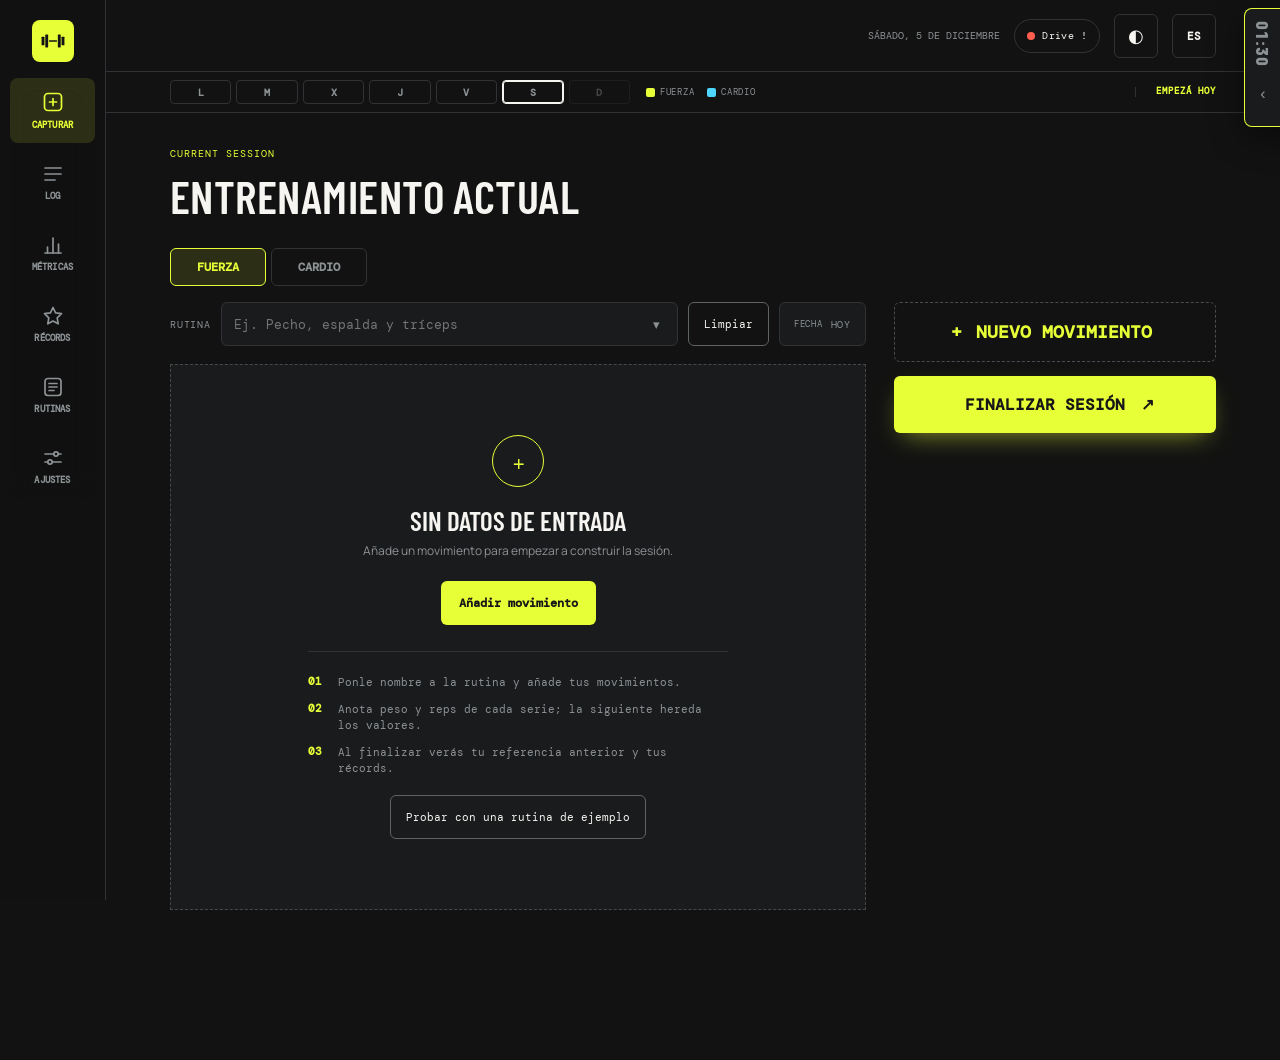
==== commit 893687ca: "feat: say when to go up, not how much; clearer "last time" on each card Progressive overload now onl" ====
--- a/index.html
+++ b/index.html
@@ -87,7 +87,7 @@
 <div class="toast" id="toast" role="status" aria-live="polite" hidden><span class="toast-msg" id="toastMsg"></span><button type="button" class="toast-action" id="toastAction" hidden></button></div>
 <div class="modal-overlay" id="modalOverlay" hidden><div class="modal-box" role="alertdialog" aria-modal="true" aria-labelledby="modalMessage"><p class="modal-message" id="modalMessage"></p><div class="modal-actions"><button class="secondary-button" id="modalCancel" data-i18n="modal.cancel">Cancelar</button><button class="primary-button" id="modalOk" data-i18n="modal.ok">Aceptar</button></div></div></div>
 <datalist id="exerciseNames"></datalist>
-<template id="exerciseTemplate"><article class="exercise-card"><div class="exercise-head"><div><div class="ex-namewrap"><input class="exercise-name" autocomplete="off" role="combobox" aria-expanded="false" aria-autocomplete="list" data-i18n-placeholder="exercise.namePlaceholder" placeholder="Ej. Peso muerto"/><div class="ac-panel" role="listbox" hidden></div></div><p class="exercise-summary" hidden></p></div><button class="collapse-exercise" type="button" data-i18n-title="exercise.collapse" aria-label="Plegar"><svg viewBox="0 0 12 7" aria-hidden="true"><path d="M1 6l5-5 5 5" fill="none" stroke="currentColor" stroke-width="1.6" stroke-linecap="round" stroke-linejoin="round"/></svg></button></div><div class="card-body"><div class="card-body-in"><p class="last-time"><span class="lt-pr" hidden></span><span class="lt-prev"></span><span class="lt-up" hidden></span></p><div class="sets"><div class="set-labels"><span data-i18n="set.label.set">SET</span><span data-i18n="set.label.prev">ANT.</span><span>LOAD / KG</span><span data-i18n="set.label.reps">REPS</span><span></span></div><div class="set-rows"></div></div><div class="card-foot"><button class="add-set" data-i18n="set.add">+ AÑADIR SET</button><button class="remove-exercise" type="button" data-i18n="exercise.remove">QUITAR MOVIMIENTO</button></div><button class="next-exercise" type="button"></button></div></div></article></template>
+<template id="exerciseTemplate"><article class="exercise-card"><div class="exercise-head"><div><div class="ex-namewrap"><input class="exercise-name" autocomplete="off" role="combobox" aria-expanded="false" aria-autocomplete="list" data-i18n-placeholder="exercise.namePlaceholder" placeholder="Ej. Peso muerto"/><div class="ac-panel" role="listbox" hidden></div></div><p class="exercise-summary" hidden></p></div><button class="collapse-exercise" type="button" data-i18n-title="exercise.collapse" aria-label="Plegar"><svg viewBox="0 0 12 7" aria-hidden="true"><path d="M1 6l5-5 5 5" fill="none" stroke="currentColor" stroke-width="1.6" stroke-linecap="round" stroke-linejoin="round"/></svg></button></div><div class="card-body"><div class="card-body-in"><div class="last-time"><div class="lt-box"><div class="lt-head"><span class="lt-label"></span><span class="lt-when"></span><span class="lt-pr" hidden></span></div><div class="lt-sets"></div><p class="lt-up" hidden></p></div><p class="lt-hint" hidden></p></div><div class="sets"><div class="set-labels"><span data-i18n="set.label.set">SET</span><span data-i18n="set.label.prev">ANT.</span><span>LOAD / KG</span><span data-i18n="set.label.reps">REPS</span><span></span></div><div class="set-rows"></div></div><div class="card-foot"><button class="add-set" data-i18n="set.add">+ AÑADIR SET</button><button class="remove-exercise" type="button" data-i18n="exercise.remove">QUITAR MOVIMIENTO</button></div><button class="next-exercise" type="button"></button></div></div></article></template>
 <template id="setTemplate"><div class="set-row"><button type="button" class="set-number"></button><button type="button" class="set-prev" disabled></button><input class="set-weight" inputmode="decimal" enterkeyhint="next" type="text" pattern="[0-9]*[.,]?[0-9]*" placeholder="kg"/><input class="set-reps" inputmode="numeric" enterkeyhint="done" type="number" min="0" step="1" placeholder="reps"/><button class="remove-set" data-i18n-title="set.removeTitle">×</button></div></template>
 <script src="src/js/config.js"></script>
 <script src="src/js/i18n.js"></script>
--- a/src/css/styles.css
+++ b/src/css/styles.css
@@ -645,3 +645,23 @@
 @media(prefers-reduced-motion:reduce){
   *,*::before,*::after{animation-duration:.01ms!important;animation-iteration-count:1!important;transition-duration:.01ms!important;transition-delay:0s!important;scroll-behavior:auto!important}
 }
+
+/* --- La última vez, de un vistazo ------------------------------------------ */
+.last-time{display:block;margin:10px 0 0;padding:0 0 14px;border-bottom:1px solid var(--line);color:var(--ink);font:inherit}
+.lt-box{padding:10px 12px 12px;border:1px solid var(--line);border-left:3px solid var(--muted);border-radius:var(--radius-sm);background:color-mix(in srgb,var(--ink) 3%,transparent)}
+.last-time.is-empty .lt-box{display:none}
+.last-time.is-up .lt-box{border-left-color:var(--hot)}
+.lt-head{display:flex;align-items:baseline;flex-wrap:wrap;gap:4px 10px}
+.lt-label{color:var(--muted);font:700 9px var(--mono);letter-spacing:.14em}
+.lt-when{color:var(--ink);font:600 11px var(--mono)}
+.lt-pr{margin-left:auto;color:var(--hot);font:700 10px var(--mono);letter-spacing:.04em;white-space:nowrap}
+.lt-sets{display:flex;flex-wrap:wrap;gap:6px;margin-top:9px}
+.lt-set{padding:6px 9px;border:1px solid var(--line);border-radius:4px;background:var(--panel);color:var(--ink);font:500 14px/1 var(--mono)}
+.lt-set.is-work{border-color:var(--hot)}
+.lt-up{display:flex;flex-direction:column;gap:3px;margin:11px 0 0;padding-top:10px;border-top:1px dashed var(--line)}
+.lt-up[hidden]{display:none}
+.lt-up b{color:var(--hot);font:800 15px var(--display);letter-spacing:.04em;text-transform:uppercase}
+.lt-up small{color:var(--muted);font:10px/1.4 var(--mono)}
+.lt-hint{margin:0;color:var(--muted);font:10px/1.5 var(--mono)}
+.lt-hint[hidden]{display:none}
+.exercise-card.is-dup .last-time::before{content:attr(data-dup);display:block;margin-bottom:6px;color:var(--red);font:10px var(--mono)}
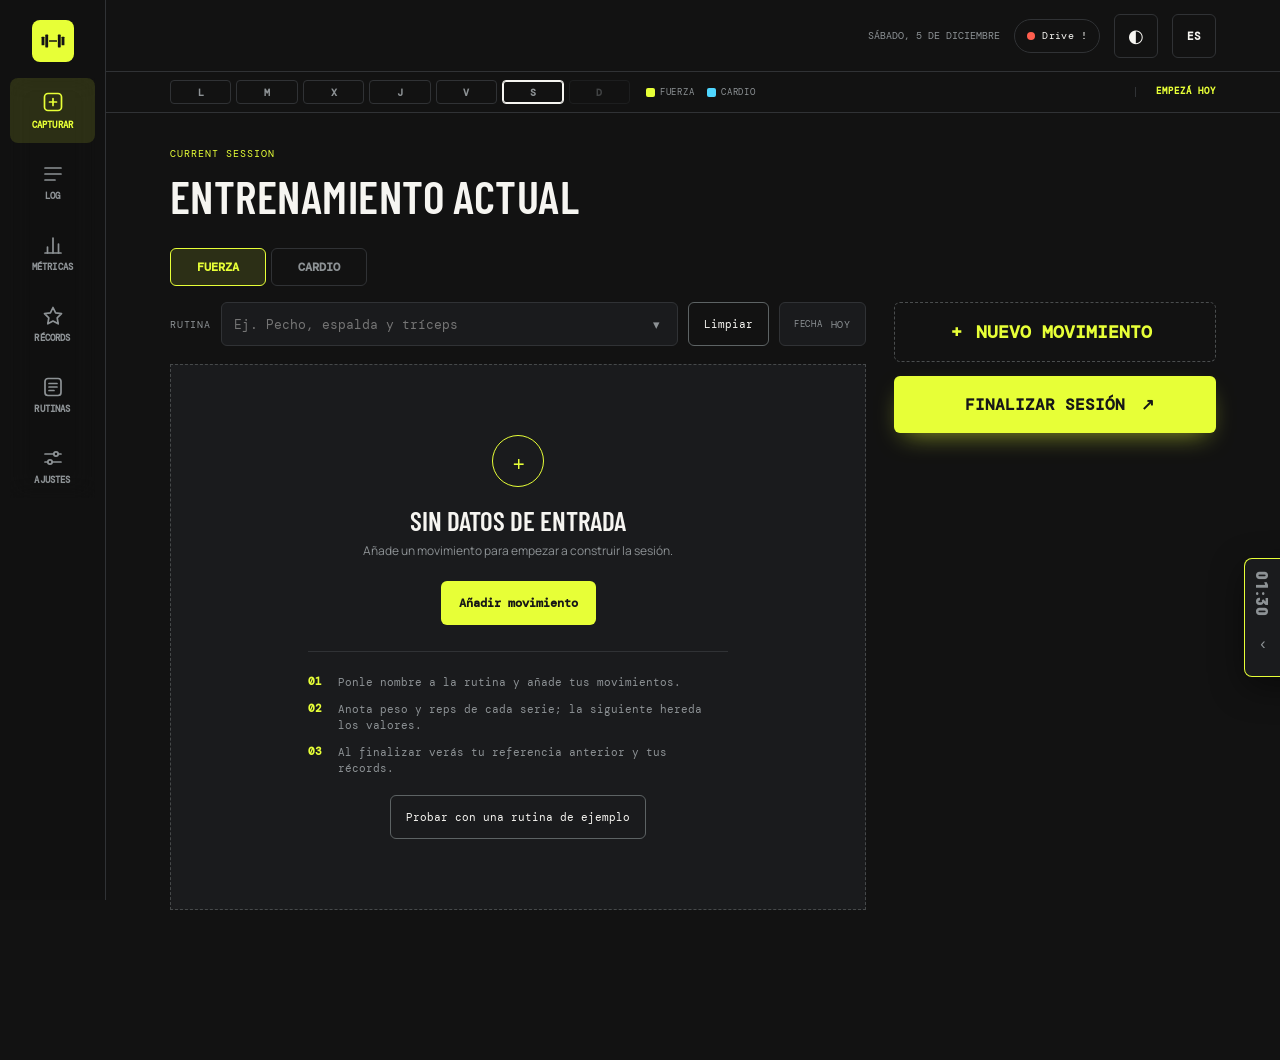
==== commit 77e19a8c: "fix: "last time" was a big box repeating PREV — now one line that explains it The box showed last se" ====
--- a/index.html
+++ b/index.html
@@ -87,7 +87,7 @@
 <div class="toast" id="toast" role="status" aria-live="polite" hidden><span class="toast-msg" id="toastMsg"></span><button type="button" class="toast-action" id="toastAction" hidden></button></div>
 <div class="modal-overlay" id="modalOverlay" hidden><div class="modal-box" role="alertdialog" aria-modal="true" aria-labelledby="modalMessage"><p class="modal-message" id="modalMessage"></p><div class="modal-actions"><button class="secondary-button" id="modalCancel" data-i18n="modal.cancel">Cancelar</button><button class="primary-button" id="modalOk" data-i18n="modal.ok">Aceptar</button></div></div></div>
 <datalist id="exerciseNames"></datalist>
-<template id="exerciseTemplate"><article class="exercise-card"><div class="exercise-head"><div><div class="ex-namewrap"><input class="exercise-name" autocomplete="off" role="combobox" aria-expanded="false" aria-autocomplete="list" data-i18n-placeholder="exercise.namePlaceholder" placeholder="Ej. Peso muerto"/><div class="ac-panel" role="listbox" hidden></div></div><p class="exercise-summary" hidden></p></div><button class="collapse-exercise" type="button" data-i18n-title="exercise.collapse" aria-label="Plegar"><svg viewBox="0 0 12 7" aria-hidden="true"><path d="M1 6l5-5 5 5" fill="none" stroke="currentColor" stroke-width="1.6" stroke-linecap="round" stroke-linejoin="round"/></svg></button></div><div class="card-body"><div class="card-body-in"><div class="last-time"><div class="lt-box"><div class="lt-head"><span class="lt-label"></span><span class="lt-when"></span><span class="lt-pr" hidden></span></div><div class="lt-sets"></div><p class="lt-up" hidden></p></div><p class="lt-hint" hidden></p></div><div class="sets"><div class="set-labels"><span data-i18n="set.label.set">SET</span><span data-i18n="set.label.prev">ANT.</span><span>LOAD / KG</span><span data-i18n="set.label.reps">REPS</span><span></span></div><div class="set-rows"></div></div><div class="card-foot"><button class="add-set" data-i18n="set.add">+ AÑADIR SET</button><button class="remove-exercise" type="button" data-i18n="exercise.remove">QUITAR MOVIMIENTO</button></div><button class="next-exercise" type="button"></button></div></div></article></template>
+<template id="exerciseTemplate"><article class="exercise-card"><div class="exercise-head"><div><div class="ex-namewrap"><input class="exercise-name" autocomplete="off" role="combobox" aria-expanded="false" aria-autocomplete="list" data-i18n-placeholder="exercise.namePlaceholder" placeholder="Ej. Peso muerto"/><div class="ac-panel" role="listbox" hidden></div></div><p class="exercise-summary" hidden></p></div><button class="collapse-exercise" type="button" data-i18n-title="exercise.collapse" aria-label="Plegar"><svg viewBox="0 0 12 7" aria-hidden="true"><path d="M1 6l5-5 5 5" fill="none" stroke="currentColor" stroke-width="1.6" stroke-linecap="round" stroke-linejoin="round"/></svg></button></div><div class="card-body"><div class="card-body-in"><div class="last-time"><p class="lt-line"><span class="lt-when"></span><span class="lt-pr" hidden></span></p><p class="lt-up" hidden></p><p class="lt-hint" hidden></p></div><div class="sets"><div class="set-labels"><span data-i18n="set.label.set">SET</span><span data-i18n="set.label.prev">ANT.</span><span>LOAD / KG</span><span data-i18n="set.label.reps">REPS</span><span></span></div><div class="set-rows"></div></div><div class="card-foot"><button class="add-set" data-i18n="set.add">+ AÑADIR SET</button><button class="remove-exercise" type="button" data-i18n="exercise.remove">QUITAR MOVIMIENTO</button></div><button class="next-exercise" type="button"></button></div></div></article></template>
 <template id="setTemplate"><div class="set-row"><button type="button" class="set-number"></button><button type="button" class="set-prev" disabled></button><input class="set-weight" inputmode="decimal" enterkeyhint="next" type="text" pattern="[0-9]*[.,]?[0-9]*" placeholder="kg"/><input class="set-reps" inputmode="numeric" enterkeyhint="done" type="number" min="0" step="1" placeholder="reps"/><button class="remove-set" data-i18n-title="set.removeTitle">×</button></div></template>
 <script src="src/js/config.js"></script>
 <script src="src/js/i18n.js"></script>
--- a/src/css/styles.css
+++ b/src/css/styles.css
@@ -646,22 +646,16 @@
   *,*::before,*::after{animation-duration:.01ms!important;animation-iteration-count:1!important;transition-duration:.01ms!important;transition-delay:0s!important;scroll-behavior:auto!important}
 }
 
-/* --- La última vez, de un vistazo ------------------------------------------ */
-.last-time{display:block;margin:10px 0 0;padding:0 0 14px;border-bottom:1px solid var(--line);color:var(--ink);font:inherit}
-.lt-box{padding:10px 12px 12px;border:1px solid var(--line);border-left:3px solid var(--muted);border-radius:var(--radius-sm);background:color-mix(in srgb,var(--ink) 3%,transparent)}
-.last-time.is-empty .lt-box{display:none}
-.last-time.is-up .lt-box{border-left-color:var(--hot)}
-.lt-head{display:flex;align-items:baseline;flex-wrap:wrap;gap:4px 10px}
-.lt-label{color:var(--muted);font:700 9px var(--mono);letter-spacing:.14em}
-.lt-when{color:var(--ink);font:600 11px var(--mono)}
-.lt-pr{margin-left:auto;color:var(--hot);font:700 10px var(--mono);letter-spacing:.04em;white-space:nowrap}
-.lt-sets{display:flex;flex-wrap:wrap;gap:6px;margin-top:9px}
-.lt-set{padding:6px 9px;border:1px solid var(--line);border-radius:4px;background:var(--panel);color:var(--ink);font:500 14px/1 var(--mono)}
-.lt-set.is-work{border-color:var(--hot)}
-.lt-up{display:flex;flex-direction:column;gap:3px;margin:11px 0 0;padding-top:10px;border-top:1px dashed var(--line)}
+/* --- La última vez: una línea que explica la columna ANT. ------------------ */
+.last-time{display:block;margin:6px 0 0;padding:0 0 11px;border-bottom:1px solid var(--line);color:var(--muted);font:11px/1.4 var(--mono)}
+.lt-line{display:flex;align-items:baseline;gap:10px;margin:0}
+.last-time.is-empty .lt-line{display:none}
+.lt-when{min-width:0;overflow:hidden;text-overflow:ellipsis;white-space:nowrap}
+.lt-when b{color:var(--ink);font-weight:600}
+.lt-pr{margin-left:auto;flex-shrink:0;color:var(--hot);font:700 11px var(--mono);white-space:nowrap}
+.lt-up{display:inline-block;margin:7px 0 0;padding:4px 8px;border-radius:4px;background:color-mix(in srgb,var(--hot) 13%,transparent);color:var(--muted);font:10px/1.3 var(--mono)}
 .lt-up[hidden]{display:none}
-.lt-up b{color:var(--hot);font:800 15px var(--display);letter-spacing:.04em;text-transform:uppercase}
-.lt-up small{color:var(--muted);font:10px/1.4 var(--mono)}
+.lt-up b{color:var(--hot);font-weight:700;letter-spacing:.03em}
 .lt-hint{margin:0;color:var(--muted);font:10px/1.5 var(--mono)}
 .lt-hint[hidden]{display:none}
-.exercise-card.is-dup .last-time::before{content:attr(data-dup);display:block;margin-bottom:6px;color:var(--red);font:10px var(--mono)}
+.exercise-card.is-dup .last-time::before{content:attr(data-dup);display:block;margin-bottom:4px;color:var(--red);font:10px var(--mono)}
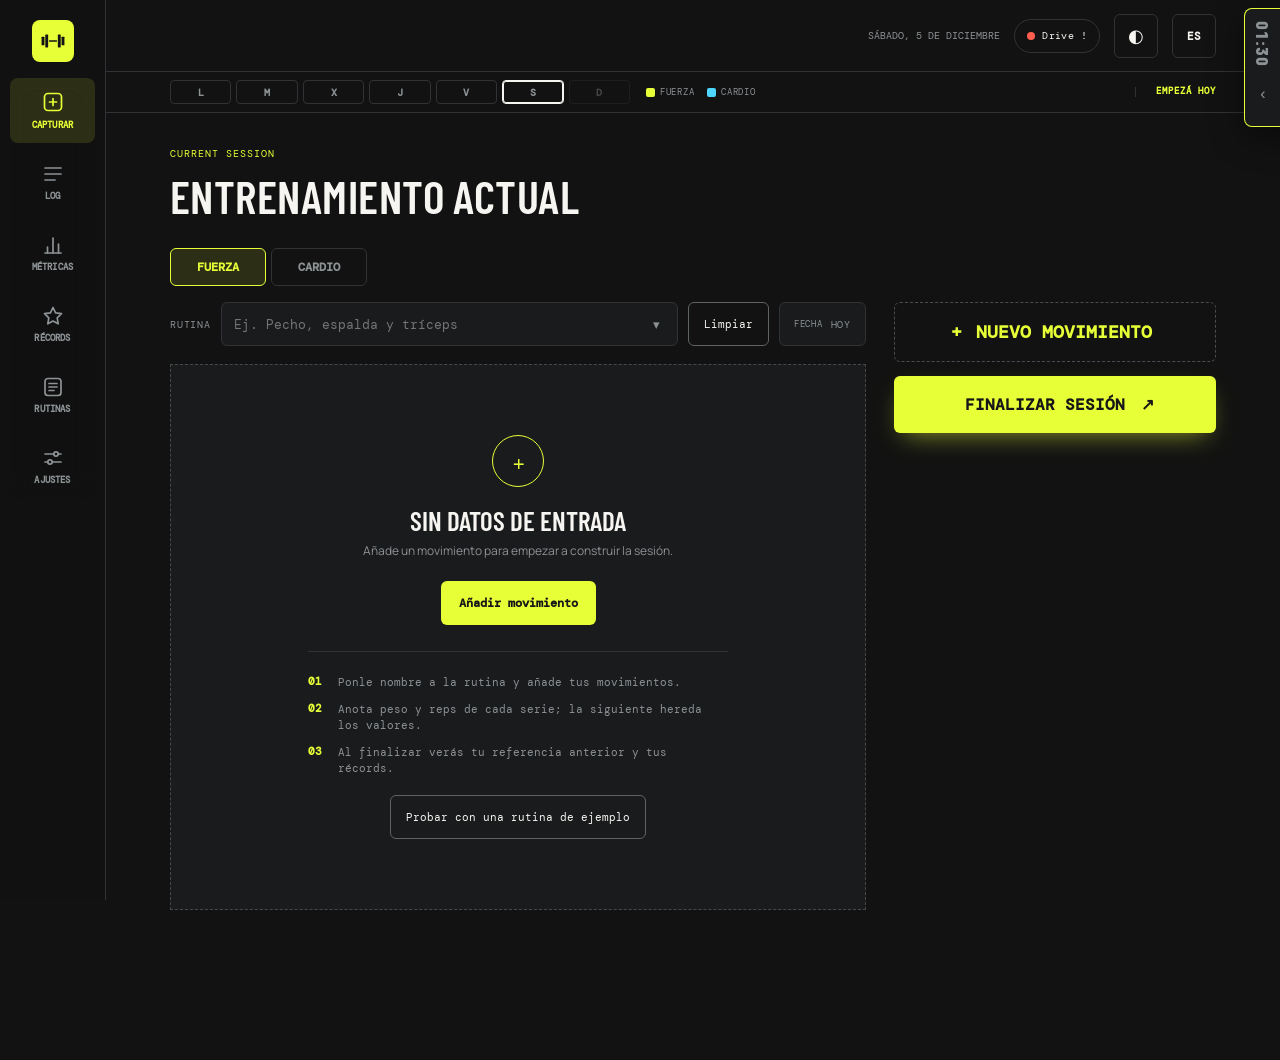
==== commit 71f44be9: "fix: phone mixed new HTML with old JS after a deploy — version asset URLs After v45 went out, a phon" ====
--- a/index.html
+++ b/index.html
@@ -4,7 +4,7 @@
   <meta charset="UTF-8"/><meta name="viewport" content="width=device-width,initial-scale=1,viewport-fit=cover"/><meta name="theme-color" content="#121212"/><link rel="manifest" href="manifest.json"/><link rel="icon" href="src/img/icon.svg" type="image/svg+xml"/><link rel="icon" href="src/img/icon-192.png" type="image/png" sizes="192x192"/><link rel="apple-touch-icon" href="src/img/icon-180.png"/><meta name="apple-mobile-web-app-capable" content="yes"/><meta name="mobile-web-app-capable" content="yes"/><meta name="apple-mobile-web-app-title" content="LOADOUT"/>
   <title>LOADOUT — Registro de entrenamiento</title>
   <link rel="preconnect" href="https://fonts.googleapis.com"><link rel="preconnect" href="https://fonts.gstatic.com" crossorigin>
-  <link href="https://fonts.googleapis.com/css2?family=Barlow+Condensed:wght@500;600;700;800&family=DM+Mono:wght@400;500&family=Manrope:wght@400;600;700;800&display=swap" rel="stylesheet"><link rel="stylesheet" href="src/css/styles.css">
+  <link href="https://fonts.googleapis.com/css2?family=Barlow+Condensed:wght@500;600;700;800&family=DM+Mono:wght@400;500&family=Manrope:wght@400;600;700;800&display=swap" rel="stylesheet"><link rel="stylesheet" href="src/css/styles.css?v=46">
 </head>
 <body>
 <div class="layout">
@@ -89,12 +89,12 @@
 <datalist id="exerciseNames"></datalist>
 <template id="exerciseTemplate"><article class="exercise-card"><div class="exercise-head"><div><div class="ex-namewrap"><input class="exercise-name" autocomplete="off" role="combobox" aria-expanded="false" aria-autocomplete="list" data-i18n-placeholder="exercise.namePlaceholder" placeholder="Ej. Peso muerto"/><div class="ac-panel" role="listbox" hidden></div></div><p class="exercise-summary" hidden></p></div><button class="collapse-exercise" type="button" data-i18n-title="exercise.collapse" aria-label="Plegar"><svg viewBox="0 0 12 7" aria-hidden="true"><path d="M1 6l5-5 5 5" fill="none" stroke="currentColor" stroke-width="1.6" stroke-linecap="round" stroke-linejoin="round"/></svg></button></div><div class="card-body"><div class="card-body-in"><div class="last-time"><p class="lt-line"><span class="lt-when"></span><span class="lt-pr" hidden></span></p><p class="lt-up" hidden></p><p class="lt-hint" hidden></p></div><div class="sets"><div class="set-labels"><span data-i18n="set.label.set">SET</span><span data-i18n="set.label.prev">ANT.</span><span>LOAD / KG</span><span data-i18n="set.label.reps">REPS</span><span></span></div><div class="set-rows"></div></div><div class="card-foot"><button class="add-set" data-i18n="set.add">+ AÑADIR SET</button><button class="remove-exercise" type="button" data-i18n="exercise.remove">QUITAR MOVIMIENTO</button></div><button class="next-exercise" type="button"></button></div></div></article></template>
 <template id="setTemplate"><div class="set-row"><button type="button" class="set-number"></button><button type="button" class="set-prev" disabled></button><input class="set-weight" inputmode="decimal" enterkeyhint="next" type="text" pattern="[0-9]*[.,]?[0-9]*" placeholder="kg"/><input class="set-reps" inputmode="numeric" enterkeyhint="done" type="number" min="0" step="1" placeholder="reps"/><button class="remove-set" data-i18n-title="set.removeTitle">×</button></div></template>
-<script src="src/js/config.js"></script>
-<script src="src/js/i18n.js"></script>
-<script src="src/js/cardio.js"></script>
-<script src="src/js/app.js"></script>
-<script src="src/js/backup.js"></script>
-<script src="src/js/drive.js"></script>
-<script src="src/js/routines.js"></script>
-<script src="src/js/settings.js"></script>
+<script src="src/js/config.js?v=46"></script>
+<script src="src/js/i18n.js?v=46"></script>
+<script src="src/js/cardio.js?v=46"></script>
+<script src="src/js/app.js?v=46"></script>
+<script src="src/js/backup.js?v=46"></script>
+<script src="src/js/drive.js?v=46"></script>
+<script src="src/js/routines.js?v=46"></script>
+<script src="src/js/settings.js?v=46"></script>
 </body></html>
